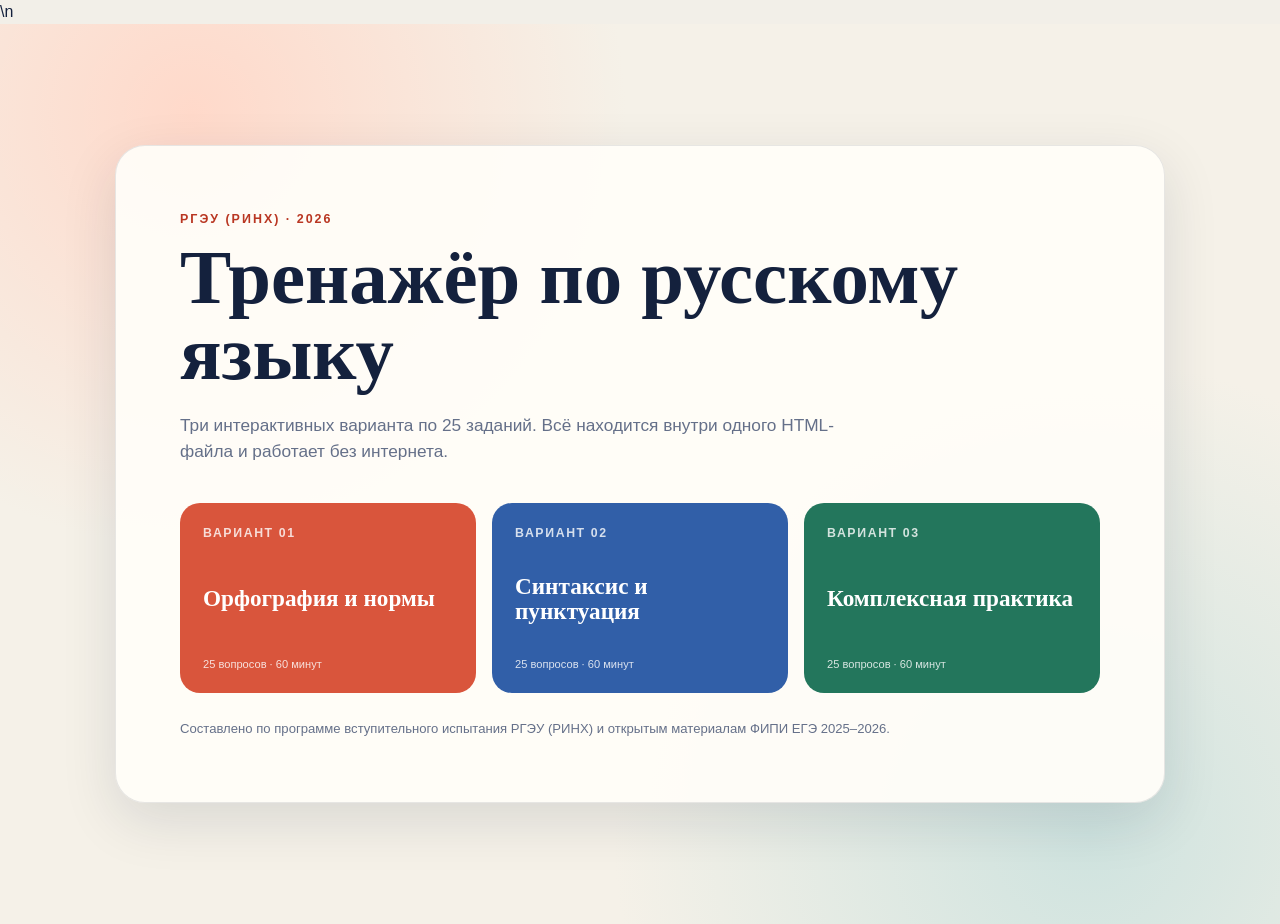
==== index.html @ 6c48841f "Add interactive Russian language test" ====
<!doctype html>
<html lang="ru">
<head>
<meta charset="utf-8">
<meta name="viewport" content="width=device-width,initial-scale=1,viewport-fit=cover">\n<meta name="theme-color" content="#14213d">
<title>Тренажёр по русскому языку</title>
<style>
:root{--ink:#14213d;--muted:#657089;--paper:#fffdf8;--line:#dfe4ea;--accent:#e85d3f;--accent-dark:#b93622;--good:#16835b;--good-bg:#eaf8f1;--bad:#c33c32;--bad-bg:#fff0ee;--blue:#315fa8;--shadow:0 18px 55px rgba(20,33,61,.12)}
*{box-sizing:border-box}html{scroll-behavior:smooth}body{margin:0;background:#f2efe8;color:var(--ink);font-family:Inter,Segoe UI,Arial,sans-serif;line-height:1.5}.home{min-height:100vh;display:grid;place-items:center;padding:28px;background:radial-gradient(circle at 15% 10%,#ffd9ca 0,transparent 32%),radial-gradient(circle at 85% 90%,#cfe3df 0,transparent 35%),#f5f1e8}.home-card{width:min(1050px,100%);background:rgba(255,253,248,.94);padding:clamp(28px,5vw,70px);border:1px solid rgba(20,33,61,.1);border-radius:30px;box-shadow:var(--shadow)}.eyebrow{margin:0 0 12px;color:var(--accent-dark);font-size:.78rem;font-weight:800;letter-spacing:.16em;text-transform:uppercase}h1{font-family:Georgia,serif;font-size:clamp(2.3rem,6vw,5rem);line-height:.98;margin:0 0 22px;max-width:800px}.lead{font-size:1.08rem;color:var(--muted);max-width:700px}.variant-grid{display:grid;grid-template-columns:repeat(3,1fr);gap:16px;margin:38px 0 26px}.variant-link{min-height:190px;padding:23px;border-radius:20px;text-decoration:none;color:white;display:flex;flex-direction:column;justify-content:space-between;transition:.2s transform,.2s box-shadow}.variant-link:hover{transform:translateY(-4px);box-shadow:0 14px 32px rgba(20,33,61,.18)}.variant-link span{font-size:.77rem;font-weight:800;letter-spacing:.13em;text-transform:uppercase;opacity:.8}.variant-link strong{font-family:Georgia,serif;font-size:1.45rem;line-height:1.08}.variant-link small{opacity:.82}.coral{background:#d9553c}.blue{background:#315fa8}.green{background:#23765c}.source-note{color:var(--muted);font-size:.82rem;margin-bottom:0}
.test-page{background:linear-gradient(90deg,#f4f0e8 0,#f4f0e8 68%,#ebe7df 68%);min-height:100vh}.topbar{background:var(--ink);color:white;padding:14px 24px}.topbar-inner{max-width:1120px;margin:auto;display:flex;justify-content:space-between;align-items:center;gap:18px}.back{color:white;text-decoration:none;font-weight:700}.timer{font-variant-numeric:tabular-nums;font-weight:800;letter-spacing:.05em}.layout{max-width:1120px;margin:0 auto;display:grid;grid-template-columns:minmax(0,760px) 300px;gap:42px;padding:46px 22px 80px}.intro{margin-bottom:30px}.intro h1{font-size:clamp(2.2rem,5vw,4.3rem);margin-bottom:14px}.intro p{color:var(--muted);max-width:650px}.question{background:var(--paper);border:1px solid rgba(20,33,61,.11);border-radius:20px;padding:25px;margin:0 0 18px;box-shadow:0 6px 22px rgba(20,33,61,.05);scroll-margin-top:18px}.question.answered{border-color:#c8d2d0}.q-head{display:flex;justify-content:space-between;gap:15px;align-items:center;margin-bottom:13px}.q-number{font-weight:900;font-size:1.05rem}.topic{font-size:.72rem;font-weight:800;letter-spacing:.08em;text-transform:uppercase;color:var(--blue);background:#eaf0fb;border-radius:999px;padding:6px 10px}.prompt{font-family:Georgia,serif;font-size:1.13rem;font-weight:700;white-space:pre-line;margin:0 0 17px}.options{display:grid;gap:9px}.option{position:relative;display:flex;align-items:flex-start;gap:12px;border:1px solid var(--line);border-radius:13px;padding:12px 14px;cursor:pointer;background:white;transition:.15s}.option:hover{border-color:#9ba8b7;background:#fafbfc}.option input{margin-top:4px;accent-color:var(--accent)}.option.correct{border-color:var(--good);background:var(--good-bg);color:#0e6847}.option.wrong{border-color:var(--bad);background:var(--bad-bg);color:#9f2b24}.option.locked{cursor:default}.feedback{display:none;margin:14px 0 0;padding:11px 13px;border-radius:11px;font-size:.92rem}.feedback.show{display:block}.feedback.good{background:var(--good-bg);color:#0e6847}.feedback.bad{background:var(--bad-bg);color:#922d26}.score-card{position:sticky;top:24px;background:var(--ink);color:white;border-radius:22px;padding:23px;box-shadow:var(--shadow)}.score-label{font-size:.74rem;letter-spacing:.13em;text-transform:uppercase;opacity:.68}.score-big{font-family:Georgia,serif;font-size:3rem;line-height:1;margin:12px 0}.score-big span{color:#ffb09c}.progress-track{height:7px;background:rgba(255,255,255,.16);border-radius:10px;overflow:hidden;margin:18px 0 10px}.progress-bar{height:100%;width:0;background:#ff9175;transition:.25s}.score-meta{font-size:.88rem;opacity:.78}.result{display:none;margin-top:18px;padding-top:18px;border-top:1px solid rgba(255,255,255,.2)}.result.show{display:block}.result strong{display:block;font-family:Georgia,serif;font-size:1.35rem;margin-bottom:4px}.reset{width:100%;border:0;border-radius:12px;padding:12px;margin-top:18px;background:white;color:var(--ink);font-weight:800;cursor:pointer}.reset:hover{background:#f0ede6}.legend{margin-top:18px;font-size:.8rem;opacity:.72}.legend div{margin-top:6px}.dot{display:inline-block;width:8px;height:8px;border-radius:50%;margin-right:7px}.dot.good{background:#59d6a5}.dot.bad{background:#ff786e}.footer-note{color:var(--muted);font-size:.82rem;margin:26px 0 0}.noscript{max-width:800px;margin:30px auto;padding:20px;background:#fff0ee;color:#922d26;border-radius:12px}
@media(max-width:850px){.variant-grid{grid-template-columns:1fr}.variant-link{min-height:145px}.test-page{background:#f4f0e8}.layout{grid-template-columns:1fr;padding-top:25px}.sidebar{position:fixed;z-index:10;right:12px;bottom:12px}.score-card{position:static;width:190px;padding:14px;border-radius:16px}.score-label,.progress-track,.score-meta,.result,.reset,.legend{display:none!important}.score-big{font-size:1.5rem;margin:4px 0}.topbar{padding:12px 15px}.question{padding:19px}.topic{font-size:.65rem}.prompt{font-size:1.04rem}}


button{-webkit-tap-highlight-color:transparent;touch-action:manipulation}.hidden{display:none!important}.variant-link{border:0;text-align:left;cursor:pointer;width:100%}#test-view{min-height:100vh}.home{padding:28px}.link-button{border:0;background:transparent;padding:0;cursor:pointer;font:inherit}
</style>
</head>
<body>
<section id="home-view" class="home">
<main class="home-card">
<p class="eyebrow">РГЭУ (РИНХ) · 2026</p>
<h1>Тренажёр по русскому языку</h1>
<p class="lead">Три интерактивных варианта по 25 заданий. Всё находится внутри одного HTML-файла и работает без интернета.</p>
<div class="variant-grid">
<button class="variant-link coral" data-start="0"><span>Вариант 01</span><strong>Орфография и нормы</strong><small>25 вопросов · 60 минут</small></button>
<button class="variant-link blue" data-start="1"><span>Вариант 02</span><strong>Синтаксис и пунктуация</strong><small>25 вопросов · 60 минут</small></button>
<button class="variant-link green" data-start="2"><span>Вариант 03</span><strong>Комплексная практика</strong><small>25 вопросов · 60 минут</small></button>
</div>
<p class="source-note">Составлено по программе вступительного испытания РГЭУ (РИНХ) и открытым материалам ФИПИ ЕГЭ 2025–2026.</p>
</main>
</section>
<section id="test-view" class="test-page hidden">
<header class="topbar"><div class="topbar-inner"><button class="back link-button" id="back-home">← Все варианты</button><span>Время: <span class="timer" id="timer">00:00</span></span></div></header>
<main class="layout"><section><div class="intro"><p class="eyebrow">Интерактивный тест</p><h1 id="variant-title"></h1><p id="variant-subtitle"></p></div><div id="questions"></div><p class="footer-note">Учебный тренажёр. Формулировки являются авторскими и не воспроизводят реальный экзаменационный вариант.</p></section>
<aside class="sidebar"><div class="score-card"><div class="score-label">Текущий результат</div><div class="score-big"><span id="correct">0</span> / <span id="total">25</span></div><div class="progress-track"><div class="progress-bar" id="progress"></div></div><div class="score-meta">Отвечено: <b id="answered">0</b> из <b id="answered-total">25</b></div><div class="result" id="result"><strong></strong><span></span></div><button class="reset" id="reset">Начать заново</button><div class="legend"><div><i class="dot good"></i>правильный ответ</div><div><i class="dot bad"></i>ваш неверный ответ</div></div></div></aside></main>
</section>
<noscript><p class="noscript">Для работы теста необходимо включить JavaScript.</p></noscript>
<script>
window.ALL_TESTS=[];
window.ALL_TESTS.push({
 title:'Вариант 01',
 subtitle:'Орфография, языковые нормы и базовая пунктуация. 25 заданий в формате выбора одного ответа.',
 questions:[
  {topic:'Орфография',prompt:'В каком слове пропущена проверяемая безударная гласная корня?',options:['з..рница','уд..вляться','пл..вец','выск..чить'],answer:1,note:'Удивляться — проверочное слово «диво». В остальных случаях действуют правила чередования или исключения.'},
  {topic:'Приставки',prompt:'В каком слове пишется приставка ПРЕ-?',options:['пр..клеить','пр..ехать','пр..одолеть','пр..школьный'],answer:2,note:'Преодолеть пишется с ПРЕ-. В остальных словах — ПРИ-.'},
  {topic:'Суффиксы',prompt:'Укажите слово, написанное правильно.',options:['доверчевый','застенчивый','эмаливый','усидчевый'],answer:1,note:'В слове «застенчивый» пишется суффикс -чив-. Суффиксов -чев- и -ив- в приведённых формах нет.'},
  {topic:'Н и НН',prompt:'В каком слове пишется НН?',options:['ветре..ый день','кожа..ый ремень','стекля..ая ваза','ю..ый спортсмен'],answer:2,note:'Стеклянный — слово-исключение с НН: стеклянный, оловянный, деревянный.'},
  {topic:'НЕ и НИ',prompt:'В каком случае НЕ пишется со словом слитно?',options:['(не)навидеть ложь','далеко (не)лёгкий путь','(не)высокий, а низкий дом','(не)прочитанная мною книга'],answer:0,note:'«Ненавидеть» без НЕ не употребляется. В остальных примерах требуется раздельное написание.'},
  {topic:'НЕ с наречиями',prompt:'В каком предложении НЕ со словом пишется слитно?',options:['Он говорил (не)громко, а почти шёпотом.','Он ответил (не)громко, то есть тихо.','Вовсе (не)громко прозвучал сигнал.','Он говорил далеко (не)громко.'],answer:1,note:'«Негромко» можно заменить синонимом «тихо»; противопоставления и усилителей отрицания нет.'},
  {topic:'Глагол',prompt:'Укажите форму глагола, написанную правильно.',options:['они строют','они борятся','они клеют','они борются'],answer:3,note:'Бороться — глагол I спряжения: они борются.'},
  {topic:'Причастие',prompt:'В каком слове верно написан суффикс причастия?',options:['увиденный','зависемый','слышамый','клеющийся (от «клеить»)'],answer:0,note:'От глагола «увидеть» образуется причастие «увиденный». Правильно: зависимый, слышимый, клеящийся.'},
  {topic:'Орфоэпия',prompt:'В каком слове ударение указано верно?',options:['звОнит','красивЕйший','облЕгчить','каталОг'],answer:3,note:'Правильно: каталОг. Также: звонИт, красИвейший, облегчИть.'},
  {topic:'Паронимы',prompt:'В каком предложении пароним употреблён правильно?',options:['Предоставьте слово докладчику.','Мама одела пальто.','Это был очень эффектный способ лечения.','Нужно оплатить за проезд.'],answer:0,note:'Слово докладчику предоставляют. Пальто надевают; способ бывает эффективным; проезд оплачивают.'},
  {topic:'Морфология',prompt:'Укажите грамматически правильную форму.',options:['более лучше','пять килограммов','двое девушек','ихний проект'],answer:1,note:'Нормативная форма — «пять килограммов». Остальные варианты нарушают морфологические нормы.'},
  {topic:'Управление',prompt:'В каком сочетании падежная форма употреблена правильно?',options:['по приезду в город','согласно приказа','вопреки прогнозу','благодаря поддержки'],answer:2,note:'Предлог «вопреки» требует дательного падежа: вопреки прогнозу. Правильно также: по приезде, согласно приказу, благодаря поддержке.'},
  {topic:'Грамматика',prompt:'Укажите грамматически правильное предложение.',options:['Подъезжая к станции, у меня слетела шляпа.','Прочитав роман, мне стало грустно.','Благодаря поддержке друзей мы завершили проект.','По окончанию школы он поступил в вуз.'],answer:2,note:'Деепричастие должно относиться к действующему подлежащему. Нормативно: по окончании школы.'},
  {topic:'Пунктуация',prompt:'В каком предложении знаки препинания расставлены верно?',options:['И смех и горе сопровождали героя.','И смех, и горе сопровождали героя.','И смех и, горе сопровождали героя.','И, смех, и горе сопровождали героя.'],answer:1,note:'При повторяющемся союзе И между однородными членами ставится запятая.'},
  {topic:'Вводные слова',prompt:'Где знаки препинания расставлены правильно?',options:['По словам синоптика завтра потеплеет.','По словам, синоптика завтра потеплеет.','По словам синоптика, завтра потеплеет.','По, словам синоптика, завтра потеплеет.'],answer:2,note:'Оборот «по словам синоптика» имеет значение источника сообщения и обособляется.'},
  {topic:'Обособление',prompt:'Укажите правильный вариант пунктуации.',options:['Книга прочитанная вчера лежала на столе.','Книга, прочитанная вчера лежала на столе.','Книга прочитанная вчера, лежала на столе.','Книга, прочитанная вчера, лежала на столе.'],answer:3,note:'Распространённое согласованное определение после определяемого слова обособляется с двух сторон.'},
  {topic:'Деепричастие',prompt:'Укажите предложение с правильной пунктуацией.',options:['Улыбаясь ребёнок вошёл в комнату.','Улыбаясь, ребёнок вошёл в комнату.','Улыбаясь ребёнок, вошёл в комнату.','Улыбаясь, ребёнок, вошёл в комнату.'],answer:1,note:'Одиночное деепричастие «улыбаясь» обозначает добавочное действие и обособляется.'},
  {topic:'Сложное предложение',prompt:'Где правильно поставлена запятая?',options:['Я понял что поезд уже ушёл.','Я понял, что поезд уже ушёл.','Я, понял что поезд уже ушёл.','Я понял что, поезд уже ушёл.'],answer:1,note:'Запятая отделяет придаточную часть с союзом «что» от главной.'},
  {topic:'Тире',prompt:'В каком предложении требуется тире между подлежащим и сказуемым?',options:['Москва является столицей России.','Москва — столица России.','Москва была столицей.','Москва очень красива.'],answer:1,note:'Оба главных члена выражены существительными в именительном падеже, связка отсутствует.'},
  {topic:'Бессоюзная связь',prompt:'В каком предложении двоеточие объясняет причину?',options:['Я остановился: впереди дорогу преградила вода.','Солнце село — стало холодно.','Ещё шаг — и мы у цели.','Я спешил, но опоздал.'],answer:0,note:'Вторая часть называет причину остановки; можно подставить союз «потому что».'},
  {topic:'Чужая речь',prompt:'Укажите предложение с правильно оформленной косвенной речью.',options:['Учитель сказал, что «урок окончен».','Учитель сказал, что урок окончен.','Учитель сказал: что урок окончен.','Учитель сказал что, урок окончен.'],answer:1,note:'Косвенная речь оформляется как придаточная часть без кавычек.'},
  {topic:'Синтаксис',prompt:'Какое предложение является односоставным безличным?',options:['Смеркается.','Дети играют.','Наступил вечер.','Тишина окружала нас.'],answer:0,note:'В предложении «Смеркается» нет и не может быть действующего подлежащего.'},
  {topic:'Текст',prompt:'Каким средством связаны предложения? «На опушке рос дуб. Дуб был виден издалека».',options:['синонимом','лексическим повтором','антонимом','вводным словом'],answer:1,note:'Слово «дуб» повторяется во втором предложении — это лексический повтор.'},
  {topic:'Выразительность',prompt:'Какое средство выразительности использовано в сочетании «лес шептал»?',options:['метафора-олицетворение','гипербола','литота','градация'],answer:0,note:'Неживому объекту приписано действие живого существа — это олицетворение.'},
  {topic:'Фонетика',prompt:'В каком варианте верно указано количество букв и звуков в слове «юла»?',options:['3 буквы, 3 звука','3 буквы, 4 звука','4 буквы, 3 звука','4 буквы, 4 звука'],answer:1,note:'В начале слова Ю обозначает два звука [й’у]: [й’ула] — 3 буквы, 4 звука.'}
 ]
});
window.ALL_TESTS.push({
 title:'Вариант 02',
 subtitle:'Синтаксис, пунктуация, лексика и орфография. 25 заданий с мгновенной проверкой.',
 questions:[
  {topic:'Подлежащее и сказуемое',prompt:'В каком предложении согласование главных членов соответствует норме?',options:['Группа туристов подошли к музею.','Группа туристов подошла к музею.','Большая часть работ были проверены вчера.','Стая птиц пролетели над лесом.'],answer:1,note:'При подлежащем со словами «группа», «стая», «часть» сказуемое обычно согласуется с главным словом в единственном числе.'},
  {topic:'Приложение',prompt:'Укажите правильное написание.',options:['озеро-Байкал','Москва река','Москва-река','река-Волга'],answer:2,note:'В сочетании «Москва-река» одиночное приложение стоит после имени собственного и присоединяется дефисом.'},
  {topic:'Однородные члены',prompt:'Где знаки препинания расставлены верно?',options:['Он любил и музыку, и театр, и живопись.','Он любил, и музыку и театр, и живопись.','Он любил и музыку и театр и живопись.','Он любил, и музыку, и театр, и живопись.'],answer:0,note:'При повторяющемся союзе И однородные члены разделяются запятыми; перед первым союзом запятая не ставится.'},
  {topic:'Обобщающее слово',prompt:'Выберите правильное оформление предложения.',options:['Всё напоминало о лете тёплый ветер, запах травы, яркое солнце.','Всё напоминало о лете: тёплый ветер, запах травы, яркое солнце.','Всё: напоминало о лете — тёплый ветер, запах травы, яркое солнце.','Всё напоминало: о лете тёплый ветер, запах травы, яркое солнце.'],answer:1,note:'После обобщающего слова перед перечислением ставится двоеточие.'},
  {topic:'Обращение',prompt:'В каком предложении обращение оформлено правильно?',options:['Друзья давайте начнём работу.','Друзья, давайте начнём работу.','Друзья давайте, начнём работу.','Друзья, давайте, начнём работу.'],answer:1,note:'Обращение «друзья» отделяется запятой; между сказуемым и инфинитивом запятая не нужна.'},
  {topic:'Вводные слова',prompt:'Укажите предложение, в котором слово «однако» является вводным и обособляется.',options:['Однако дождь не начинался.','Дождь однако не начинался.','Дождь, однако, не начинался.','Он хотел уйти, однако остался.'],answer:2,note:'В середине простого предложения «однако» имеет значение вводного слова. В начале предложения и как противительный союз оно не обособляется с двух сторон.'},
  {topic:'Уточнение',prompt:'Где правильно обособлён уточняющий член предложения?',options:['Завтра вечером мы встретимся.','Завтра, вечером, мы встретимся.','Там у реки стоял дом.','Там, у реки, стоял дом.'],answer:3,note:'Обстоятельство «у реки» конкретизирует более общее слово «там» и обособляется.'},
  {topic:'Определение',prompt:'В каком предложении причастный оборот оформлен правильно?',options:['Уставший после дороги путник остановился.','Путник уставший после дороги остановился.','Путник, уставший после дороги, остановился.','Путник, уставший после дороги остановился.'],answer:2,note:'Распространённое определение после определяемого слова обособляется с двух сторон.'},
  {topic:'Сравнительный оборот',prompt:'Где запятая поставлена верно?',options:['Пруд как зеркало блестел на солнце.','Пруд, как зеркало, блестел на солнце.','Он работает как учитель.','Его приняли, как специалиста.'],answer:1,note:'Оборот имеет значение уподобления и обособляется. В сочетаниях «работает как учитель», «приняли как специалиста» значение роли — без запятой.'},
  {topic:'СПП',prompt:'Укажите правильную пунктуацию.',options:['Когда стемнело мы зажгли фонари.','Когда стемнело, мы зажгли фонари.','Когда, стемнело мы зажгли фонари.','Когда стемнело мы, зажгли фонари.'],answer:1,note:'Придаточная часть времени, стоящая перед главной, отделяется запятой.'},
  {topic:'Стык союзов',prompt:'В каком варианте верно расставлены знаки?',options:['Я понял, что, если поспешу, успею на поезд.','Я понял что если поспешу, успею на поезд.','Я понял, что если поспешу, успею на поезд.','Я понял, что если поспешу успею на поезд.'],answer:0,note:'На стыке союзов ЧТО и ЕСЛИ ставится запятая, потому что у придаточного с ЕСЛИ нет второй части союза «то».'},
  {topic:'ССП',prompt:'В каком предложении перед И нужна запятая?',options:['Утром похолодало и пошёл снег.','На площади играл оркестр и дети танцевали.','В комнате было тихо и тепло.','Кто вы и зачем пришли?'],answer:1,note:'В варианте 2 две грамматические основы и нет общего члена предложения: оркестр играл, дети танцевали.'},
  {topic:'БСП',prompt:'Какой знак нужен? «Я выглянул в окно (…) улица была пуста».',options:['запятая','двоеточие','точка с запятой','никакой'],answer:1,note:'Вторая часть поясняет то, что увидел говорящий; можно подставить «и увидел, что».'},
  {topic:'БСП',prompt:'Какой знак нужен? «Прозвенел звонок (…) ученики вошли в класс».',options:['двоеточие','тире','запятая и тире','скобки'],answer:1,note:'Вторая часть выражает быстрое следствие или смену событий, поэтому уместно тире.'},
  {topic:'Прямая речь',prompt:'Укажите правильное оформление прямой речи перед словами автора.',options:['«Я вернусь вечером» сказал брат.','«Я вернусь вечером», — сказал брат.','«Я вернусь вечером». — сказал брат.','«Я вернусь вечером» — сказал, брат.'],answer:1,note:'После прямой речи перед словами автора ставятся запятая (внутри кавычек) и тире.'},
  {topic:'Орфография',prompt:'В каком ряду во всех словах пишется буква А?',options:['к..саться, заг..реть, р..сток','предл..гать, к..сательная, выр..щенный','оз..рение, пл..вчиха, ск..чок','р..внина, ур..внение, пром..кнуть'],answer:1,note:'Предлагать, касательная, выращенный. В остальных рядах встречаются другие гласные или исключения.'},
  {topic:'Ъ и Ь',prompt:'В каком слове пишется разделительный Ъ?',options:['интерв..ю','солов..и','об..ём','п..еса'],answer:2,note:'После приставки на согласную перед Ё пишется Ъ: объём. В остальных словах — разделительный Ь.'},
  {topic:'Слитно/раздельно',prompt:'В каком предложении выделенное сочетание пишется слитно?',options:['Он шёл, (НЕ)СМОТРЯ по сторонам.','Я имел (В)ВИДУ другое.','Он появился (В)СВЯЗИ с переменами.','Поговорим (НА)СЧЁТ поездки.'],answer:3,note:'Производный предлог «насчёт» в значении «о» пишется слитно. В остальных примерах сочетания пишутся раздельно.'},
  {topic:'Лексика',prompt:'В каком предложении нет речевой избыточности?',options:['Он впервые дебютировал на сцене.','Мы поднялись вверх по лестнице.','Писатель написал свою автобиографию.','Экспедиция достигла цели вечером.'],answer:3,note:'В первых трёх предложениях есть плеоназмы: дебют всегда первый, подняться можно только вверх, автобиография — собственное жизнеописание.'},
  {topic:'Фразеология',prompt:'Каково значение фразеологизма «держать язык за зубами»?',options:['говорить громко','молчать, не выдавать тайну','выступать убедительно','исправлять произношение'],answer:1,note:'Фразеологизм означает молчать и не разглашать известное.'},
  {topic:'Паронимы',prompt:'Выберите предложение с правильным употреблением слова.',options:['На окне висели ледовые узоры.','Это был памятный подарок.','Он проявил командировочные качества.','Нам выдали абонентскую карту в театр.'],answer:1,note:'Подарок может быть памятным. Правильно: ледяные узоры, командирские качества, абонемент в театр.'},
  {topic:'Морфология',prompt:'Укажите нормативную форму числительного.',options:['около пятиста страниц','с обоими подругами','к двумстам участникам','в полуторастах километров'],answer:2,note:'Нормативно: к двумстам участникам. Правильно было бы: около пятисот, с обеими подругами, в полутораста километрах.'},
  {topic:'Орфоэпия',prompt:'В каком слове ударение поставлено верно?',options:['тОртов','дОговор','начАла (она)','срЕдства'],answer:3,note:'Правильно: срЕдства. Нормы: тортОв, договОр, началА.'},
  {topic:'Текст',prompt:'Какое слово логично вставить? «Исследование завершено. …, результаты ещё предстоит проверить».',options:['Поэтому','Однако','Например','Именно'],answer:1,note:'Вторая мысль противопоставлена первой, поэтому подходит противительный союз «однако».'},
  {topic:'Выразительность',prompt:'Какое средство использовано: «Не напрасно дули ветры, не напрасно шла гроза»?',options:['анафора','оксюморон','литота','метонимия'],answer:0,note:'Одинаковое начало соседних конструкций («не напрасно») — анафора.'}
 ]
});
window.ALL_TESTS.push({
 title:'Вариант 03',
 subtitle:'Комплексная практика по всем разделам программы: от фонетики до анализа текста.',
 questions:[
  {topic:'Фонетика',prompt:'Сколько букв и звуков в слове «огонь»?',options:['5 букв, 5 звуков','5 букв, 4 звука','4 буквы, 5 звуков','4 буквы, 4 звука'],answer:1,note:'Мягкий знак звука не обозначает: 5 букв и 4 звука.'},
  {topic:'Орфоэпия',prompt:'В каком слове ударение указано верно?',options:['прИняла','принялА','бАловать','квАртал'],answer:1,note:'Нормативно: принялА. Также: баловАть, квартАл.'},
  {topic:'Синонимы',prompt:'Какая пара слов является синонимической?',options:['смелый — храбрый','высокий — низкий','адресат — адресант','эффектный — эффективный'],answer:0,note:'Слова «смелый» и «храбрый» близки по значению. Остальные пары — антонимы или паронимы.'},
  {topic:'Фразеология',prompt:'Что означает выражение «рукой подать»?',options:['очень трудно','очень близко','очень дорого','действовать сообща'],answer:1,note:'«Рукой подать» означает «совсем близко».'},
  {topic:'Морфемика',prompt:'Каков морфемный состав слова «подводный»?',options:['корень подвод, суффикс н, окончание ый','приставка под, корень вод, суффикс н, окончание ый','приставка по, корень дв, суффикс одн, окончание ый','корень водн, окончание ый'],answer:1,note:'Под- — приставка, -вод- — корень, -н- — суффикс, -ый — окончание.'},
  {topic:'Словообразование',prompt:'Каким способом образовано слово «лесник» от слова «лес»?',options:['приставочным','суффиксальным','бессуффиксным','сложением основ'],answer:1,note:'Слово образовано присоединением суффикса -ник- к основе «лес».'},
  {topic:'Части речи',prompt:'Какой частью речи является выделенное сочетание: «НЕСМОТРЯ НА дождь, матч продолжили»?',options:['деепричастием','производным предлогом','наречием','частицей'],answer:1,note:'«Несмотря на» имеет уступительное значение и является производным предлогом.'},
  {topic:'-ТСЯ / -ТЬСЯ',prompt:'В каком варианте слово написано правильно?',options:['он стараеться','нужно готовится','он старается','пусть учиться'],answer:2,note:'Что делает? — старается, без мягкого знака. Правильно: нужно готовиться, пусть учится.'},
  {topic:'Чередование',prompt:'Какая буква пропущена в слове «соб..ру»?',options:['и','е','я','буква не нужна'],answer:1,note:'В корне -бер-/-бир- пишется И при наличии суффикса -а-: собирать, но соберу.'},
  {topic:'З/С в приставках',prompt:'Укажите слово, написанное правильно.',options:['безкрайний','бескрайний','росписание','исбежать'],answer:1,note:'Перед глухим К в приставке пишется С: бескрайний. Правильно также писать «расписание» и «избежать».'},
  {topic:'Ы/И после приставок',prompt:'В каком слове после русской приставки пишется Ы?',options:['без..дейный','сверх..нтересный','меж..нститутский','вз..мать'],answer:0,note:'После русской приставки на согласную начальное И корня обычно заменяется на Ы: безыдейный. Сверх-, меж- сохраняют И; «взимать» — исключение.'},
  {topic:'-ИК- / -ЕК-',prompt:'В каком слове пишется суффикс -ИК-?',options:['замоч..к','ключ..к','мешоч..к','ореш..к'],answer:1,note:'Ключик — ключика: гласная И сохраняется. В остальных словах при склонении Е выпадает: замочек — замочка.'},
  {topic:'Н и НН',prompt:'В каком слове пишется одна Н?',options:['глиня..ый','деревя..ый','оловя..ый','стекля..ый'],answer:0,note:'Глиняный пишется с одной Н. Деревянный, оловянный, стеклянный — исключения с НН.'},
  {topic:'Местоимения',prompt:'Укажите правильное написание.',options:['не у кого не спросил','ни у кого не спросил','некого не спросил','ниукого не спросил'],answer:1,note:'При усилении отрицания употребляется НИ: ни у кого не спросил. Предлог разделяет части местоимения.'},
  {topic:'Предлоги',prompt:'В каком варианте производный предлог написан неправильно?',options:['вследствие дождя','в течение недели','насчёт встречи','в течении недели'],answer:3,note:'В значении времени пишется «в течение недели» с Е на конце и раздельно.'},
  {topic:'Причастный оборот',prompt:'Где знаки препинания расставлены правильно?',options:['Освещённая луной тропа блестела.','Тропа освещённая луной блестела.','Тропа, освещённая луной, блестела.','Тропа, освещённая луной блестела.'],answer:2,note:'Причастный оборот после определяемого слова «тропа» обособляется с двух сторон.'},
  {topic:'Однородные члены',prompt:'В каком предложении запятая перед И не нужна?',options:['Солнце скрылось, и стало прохладно.','Он открыл окно и впустил свежий воздух.','Дождь кончился, и дети вышли во двор.','Наступил вечер, и зажглись фонари.'],answer:1,note:'Два однородных сказуемых относятся к одному подлежащему «он» и соединены одиночным союзом И.'},
  {topic:'Сложная связь',prompt:'Какие виды связи представлены? «Когда рассвело, туман рассеялся, и показались горы».',options:['только подчинительная','только сочинительная','подчинительная и сочинительная','бессоюзная и подчинительная'],answer:2,note:'«Когда рассвело» связано подчинением, а части «туман рассеялся» и «показались горы» — сочинительным союзом И.'},
  {topic:'Двоеточие',prompt:'Выберите предложение с правильным двоеточием.',options:['Я взял всё необходимое: карту, компас и фонарь.','Я: взял всё необходимое карту, компас и фонарь.','Я взял: всё необходимое, карту, компас и фонарь.','Я взял всё: необходимое карту, компас и фонарь.'],answer:0,note:'После обобщающего сочетания «всё необходимое» перед перечислением ставится двоеточие.'},
  {topic:'Грамматическая ошибка',prompt:'В каком предложении допущена ошибка в построении причастного оборота?',options:['Мы увидели дом, стоящий у реки.','Письмо, полученное вчера, лежало на столе.','Приведённые факты в статье убедительны.','Книга, подаренная другом, мне понравилась.'],answer:2,note:'Причастный оборот не должен разрывать сочетание определяемого слова с зависимыми словами: верно «факты, приведённые в статье».'},
  {topic:'Стили речи',prompt:'Для какого стиля характерны точность, логичность, термины и доказательность?',options:['разговорного','научного','художественного','официально-делового'],answer:1,note:'Перечисленные признаки характерны для научного стиля.'},
  {topic:'Тип речи',prompt:'Какой тип речи обычно передаёт последовательность развивающихся событий?',options:['описание','рассуждение','повествование','характеристика'],answer:2,note:'Повествование строится как последовательность действий и событий.'},
  {topic:'Связность текста',prompt:'Каким средством связаны предложения? «Мы вошли в старый парк. Он встретил нас тишиной».',options:['личным местоимением','антонимом','союзом','однокоренным словом'],answer:0,note:'Местоимение «он» заменяет существительное «парк» и связывает предложения.'},
  {topic:'Выразительность',prompt:'Какое средство использовано: «Снег лежал, словно белое покрывало»?',options:['сравнение','метонимия','градация','риторический вопрос'],answer:0,note:'Союз «словно» вводит сравнение снега с белым покрывалом.'},
  {topic:'Культура речи',prompt:'Укажите нормативное словосочетание.',options:['согласно расписания','благодаря помощи','оплатить за билет','одеть куртку'],answer:1,note:'Предлог «благодаря» требует дательного падежа: благодаря помощи. Правильно также: согласно расписанию, оплатить билет, надеть куртку.'}
 ]
});
(() => {
  const home = document.getElementById('home-view');
  const testView = document.getElementById('test-view');
  const root = document.getElementById('questions');
  let current = 0, started = 0, timerId = 0;
  const state = {answered:0,correct:0,locked:new Set()};

  document.querySelectorAll('[data-start]').forEach(button => button.addEventListener('click', () => start(Number(button.dataset.start))));
  document.getElementById('back-home').addEventListener('click', showHome);
  document.getElementById('reset').addEventListener('click', () => start(current));

  function showHome(){
    clearInterval(timerId);
    testView.classList.add('hidden');
    home.classList.remove('hidden');
    window.scrollTo(0,0);
    document.title='Тренажёр по русскому языку';
  }
  function start(index){
    current=index;
    const test=window.ALL_TESTS[index];
    state.answered=0; state.correct=0; state.locked=new Set();
    root.innerHTML='';
    document.getElementById('variant-title').textContent=test.title;
    document.getElementById('variant-subtitle').textContent=test.subtitle;
    document.getElementById('total').textContent=test.questions.length;
    document.getElementById('answered-total').textContent=test.questions.length;
    document.getElementById('correct').textContent='0';
    document.getElementById('answered').textContent='0';
    document.getElementById('progress').style.width='0';
    document.getElementById('result').classList.remove('show');
    test.questions.forEach((q,index)=>renderQuestion(q,index,test));
    home.classList.add('hidden'); testView.classList.remove('hidden');
    document.title=test.title+' — русский язык';
    window.scrollTo(0,0);
    clearInterval(timerId); started=Date.now(); updateTimer();
    timerId=setInterval(updateTimer,1000);
  }
  function renderQuestion(q,index,test){
    const card=document.createElement('article');
    card.className='question'; card.id='q-'+(index+1);
    card.innerHTML='<div class="q-head"><span class="q-number">'+String(index+1).padStart(2,'0')+'</span><span class="topic">'+q.topic+'</span></div><p class="prompt"></p><div class="options"></div><div class="feedback" aria-live="polite"></div>';
    card.querySelector('.prompt').textContent=q.prompt;
    const options=card.querySelector('.options');
    q.options.forEach((option,optionIndex)=>{
      const label=document.createElement('label'); label.className='option';
      label.innerHTML='<input type="radio" name="q'+index+'" value="'+optionIndex+'"><span></span>';
      label.querySelector('span').textContent=option;
      label.querySelector('input').addEventListener('change',()=>answer(index,optionIndex,card,test));
      options.appendChild(label);
    });
    root.appendChild(card);
  }
  function answer(questionIndex,selected,card,test){
    if(state.locked.has(questionIndex))return;
    state.locked.add(questionIndex); state.answered++;
    const q=test.questions[questionIndex], labels=[...card.querySelectorAll('.option')];
    labels.forEach((label,i)=>{
      label.classList.add('locked'); label.querySelector('input').disabled=true;
      if(i===q.answer)label.classList.add('correct');
      if(i===selected&&i!==q.answer)label.classList.add('wrong');
    });
    const ok=selected===q.answer; if(ok)state.correct++;
    const feedback=card.querySelector('.feedback');
    feedback.className='feedback show '+(ok?'good':'bad');
    feedback.textContent=(ok?'Верно. ':'Неверно. ')+q.note;
    card.classList.add('answered'); updateScore(test.questions.length);
  }
  function updateScore(total){
    document.getElementById('correct').textContent=state.correct;
    document.getElementById('answered').textContent=state.answered;
    document.getElementById('progress').style.width=(state.answered/total*100)+'%';
    if(state.answered===total){
      const percent=Math.round(state.correct/total*100), result=document.getElementById('result');
      result.classList.add('show');
      result.querySelector('strong').textContent=percent>=80?'Отличная работа':percent>=60?'Хороший результат':'Нужна ещё практика';
      result.querySelector('span').textContent=percent+'% правильных ответов';
    }
  }
  function updateTimer(){
    const seconds=Math.floor((Date.now()-started)/1000);
    document.getElementById('timer').textContent=String(Math.floor(seconds/60)).padStart(2,'0')+':'+String(seconds%60).padStart(2,'0');
  }
})();
</script>
</body>
</html>
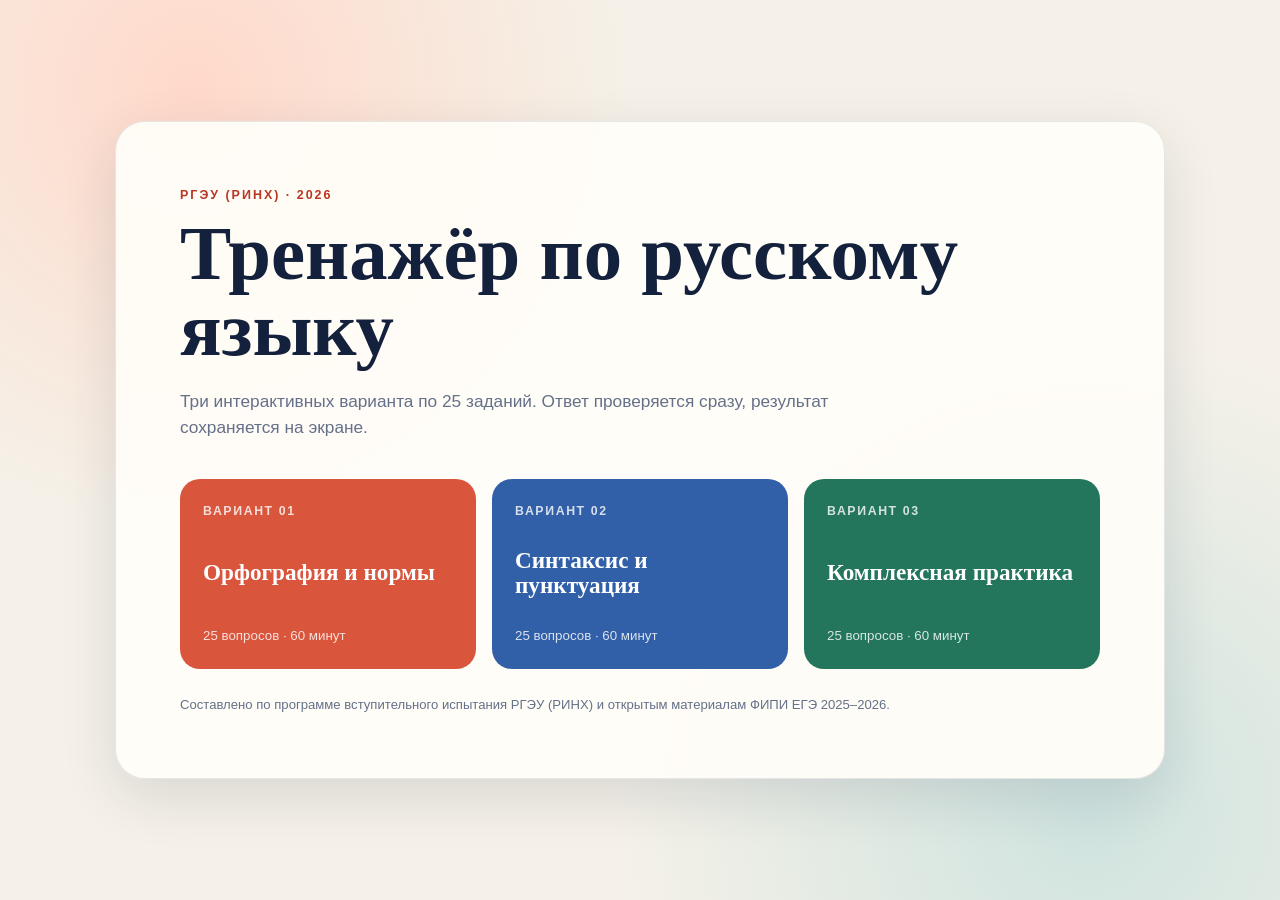
==== commit 69656a8b: "Add complete ruax project" ====
--- a/index.html
+++ b/index.html
@@ -1,220 +1,22 @@
 <!doctype html>
 <html lang="ru">
 <head>
-<meta charset="utf-8">
-<meta name="viewport" content="width=device-width,initial-scale=1,viewport-fit=cover">\n<meta name="theme-color" content="#14213d">
-<title>Тренажёр по русскому языку</title>
-<style>
-:root{--ink:#14213d;--muted:#657089;--paper:#fffdf8;--line:#dfe4ea;--accent:#e85d3f;--accent-dark:#b93622;--good:#16835b;--good-bg:#eaf8f1;--bad:#c33c32;--bad-bg:#fff0ee;--blue:#315fa8;--shadow:0 18px 55px rgba(20,33,61,.12)}
-*{box-sizing:border-box}html{scroll-behavior:smooth}body{margin:0;background:#f2efe8;color:var(--ink);font-family:Inter,Segoe UI,Arial,sans-serif;line-height:1.5}.home{min-height:100vh;display:grid;place-items:center;padding:28px;background:radial-gradient(circle at 15% 10%,#ffd9ca 0,transparent 32%),radial-gradient(circle at 85% 90%,#cfe3df 0,transparent 35%),#f5f1e8}.home-card{width:min(1050px,100%);background:rgba(255,253,248,.94);padding:clamp(28px,5vw,70px);border:1px solid rgba(20,33,61,.1);border-radius:30px;box-shadow:var(--shadow)}.eyebrow{margin:0 0 12px;color:var(--accent-dark);font-size:.78rem;font-weight:800;letter-spacing:.16em;text-transform:uppercase}h1{font-family:Georgia,serif;font-size:clamp(2.3rem,6vw,5rem);line-height:.98;margin:0 0 22px;max-width:800px}.lead{font-size:1.08rem;color:var(--muted);max-width:700px}.variant-grid{display:grid;grid-template-columns:repeat(3,1fr);gap:16px;margin:38px 0 26px}.variant-link{min-height:190px;padding:23px;border-radius:20px;text-decoration:none;color:white;display:flex;flex-direction:column;justify-content:space-between;transition:.2s transform,.2s box-shadow}.variant-link:hover{transform:translateY(-4px);box-shadow:0 14px 32px rgba(20,33,61,.18)}.variant-link span{font-size:.77rem;font-weight:800;letter-spacing:.13em;text-transform:uppercase;opacity:.8}.variant-link strong{font-family:Georgia,serif;font-size:1.45rem;line-height:1.08}.variant-link small{opacity:.82}.coral{background:#d9553c}.blue{background:#315fa8}.green{background:#23765c}.source-note{color:var(--muted);font-size:.82rem;margin-bottom:0}
-.test-page{background:linear-gradient(90deg,#f4f0e8 0,#f4f0e8 68%,#ebe7df 68%);min-height:100vh}.topbar{background:var(--ink);color:white;padding:14px 24px}.topbar-inner{max-width:1120px;margin:auto;display:flex;justify-content:space-between;align-items:center;gap:18px}.back{color:white;text-decoration:none;font-weight:700}.timer{font-variant-numeric:tabular-nums;font-weight:800;letter-spacing:.05em}.layout{max-width:1120px;margin:0 auto;display:grid;grid-template-columns:minmax(0,760px) 300px;gap:42px;padding:46px 22px 80px}.intro{margin-bottom:30px}.intro h1{font-size:clamp(2.2rem,5vw,4.3rem);margin-bottom:14px}.intro p{color:var(--muted);max-width:650px}.question{background:var(--paper);border:1px solid rgba(20,33,61,.11);border-radius:20px;padding:25px;margin:0 0 18px;box-shadow:0 6px 22px rgba(20,33,61,.05);scroll-margin-top:18px}.question.answered{border-color:#c8d2d0}.q-head{display:flex;justify-content:space-between;gap:15px;align-items:center;margin-bottom:13px}.q-number{font-weight:900;font-size:1.05rem}.topic{font-size:.72rem;font-weight:800;letter-spacing:.08em;text-transform:uppercase;color:var(--blue);background:#eaf0fb;border-radius:999px;padding:6px 10px}.prompt{font-family:Georgia,serif;font-size:1.13rem;font-weight:700;white-space:pre-line;margin:0 0 17px}.options{display:grid;gap:9px}.option{position:relative;display:flex;align-items:flex-start;gap:12px;border:1px solid var(--line);border-radius:13px;padding:12px 14px;cursor:pointer;background:white;transition:.15s}.option:hover{border-color:#9ba8b7;background:#fafbfc}.option input{margin-top:4px;accent-color:var(--accent)}.option.correct{border-color:var(--good);background:var(--good-bg);color:#0e6847}.option.wrong{border-color:var(--bad);background:var(--bad-bg);color:#9f2b24}.option.locked{cursor:default}.feedback{display:none;margin:14px 0 0;padding:11px 13px;border-radius:11px;font-size:.92rem}.feedback.show{display:block}.feedback.good{background:var(--good-bg);color:#0e6847}.feedback.bad{background:var(--bad-bg);color:#922d26}.score-card{position:sticky;top:24px;background:var(--ink);color:white;border-radius:22px;padding:23px;box-shadow:var(--shadow)}.score-label{font-size:.74rem;letter-spacing:.13em;text-transform:uppercase;opacity:.68}.score-big{font-family:Georgia,serif;font-size:3rem;line-height:1;margin:12px 0}.score-big span{color:#ffb09c}.progress-track{height:7px;background:rgba(255,255,255,.16);border-radius:10px;overflow:hidden;margin:18px 0 10px}.progress-bar{height:100%;width:0;background:#ff9175;transition:.25s}.score-meta{font-size:.88rem;opacity:.78}.result{display:none;margin-top:18px;padding-top:18px;border-top:1px solid rgba(255,255,255,.2)}.result.show{display:block}.result strong{display:block;font-family:Georgia,serif;font-size:1.35rem;margin-bottom:4px}.reset{width:100%;border:0;border-radius:12px;padding:12px;margin-top:18px;background:white;color:var(--ink);font-weight:800;cursor:pointer}.reset:hover{background:#f0ede6}.legend{margin-top:18px;font-size:.8rem;opacity:.72}.legend div{margin-top:6px}.dot{display:inline-block;width:8px;height:8px;border-radius:50%;margin-right:7px}.dot.good{background:#59d6a5}.dot.bad{background:#ff786e}.footer-note{color:var(--muted);font-size:.82rem;margin:26px 0 0}.noscript{max-width:800px;margin:30px auto;padding:20px;background:#fff0ee;color:#922d26;border-radius:12px}
-@media(max-width:850px){.variant-grid{grid-template-columns:1fr}.variant-link{min-height:145px}.test-page{background:#f4f0e8}.layout{grid-template-columns:1fr;padding-top:25px}.sidebar{position:fixed;z-index:10;right:12px;bottom:12px}.score-card{position:static;width:190px;padding:14px;border-radius:16px}.score-label,.progress-track,.score-meta,.result,.reset,.legend{display:none!important}.score-big{font-size:1.5rem;margin:4px 0}.topbar{padding:12px 15px}.question{padding:19px}.topic{font-size:.65rem}.prompt{font-size:1.04rem}}
-
-
-button{-webkit-tap-highlight-color:transparent;touch-action:manipulation}.hidden{display:none!important}.variant-link{border:0;text-align:left;cursor:pointer;width:100%}#test-view{min-height:100vh}.home{padding:28px}.link-button{border:0;background:transparent;padding:0;cursor:pointer;font:inherit}
-</style>
+  <meta charset="utf-8">
+  <meta name="viewport" content="width=device-width, initial-scale=1">
+  <title>Тренажёр по русскому языку</title>
+  <link rel="stylesheet" href="styles.css">
 </head>
-<body>
-<section id="home-view" class="home">
-<main class="home-card">
-<p class="eyebrow">РГЭУ (РИНХ) · 2026</p>
-<h1>Тренажёр по русскому языку</h1>
-<p class="lead">Три интерактивных варианта по 25 заданий. Всё находится внутри одного HTML-файла и работает без интернета.</p>
-<div class="variant-grid">
-<button class="variant-link coral" data-start="0"><span>Вариант 01</span><strong>Орфография и нормы</strong><small>25 вопросов · 60 минут</small></button>
-<button class="variant-link blue" data-start="1"><span>Вариант 02</span><strong>Синтаксис и пунктуация</strong><small>25 вопросов · 60 минут</small></button>
-<button class="variant-link green" data-start="2"><span>Вариант 03</span><strong>Комплексная практика</strong><small>25 вопросов · 60 минут</small></button>
-</div>
-<p class="source-note">Составлено по программе вступительного испытания РГЭУ (РИНХ) и открытым материалам ФИПИ ЕГЭ 2025–2026.</p>
-</main>
-</section>
-<section id="test-view" class="test-page hidden">
-<header class="topbar"><div class="topbar-inner"><button class="back link-button" id="back-home">← Все варианты</button><span>Время: <span class="timer" id="timer">00:00</span></span></div></header>
-<main class="layout"><section><div class="intro"><p class="eyebrow">Интерактивный тест</p><h1 id="variant-title"></h1><p id="variant-subtitle"></p></div><div id="questions"></div><p class="footer-note">Учебный тренажёр. Формулировки являются авторскими и не воспроизводят реальный экзаменационный вариант.</p></section>
-<aside class="sidebar"><div class="score-card"><div class="score-label">Текущий результат</div><div class="score-big"><span id="correct">0</span> / <span id="total">25</span></div><div class="progress-track"><div class="progress-bar" id="progress"></div></div><div class="score-meta">Отвечено: <b id="answered">0</b> из <b id="answered-total">25</b></div><div class="result" id="result"><strong></strong><span></span></div><button class="reset" id="reset">Начать заново</button><div class="legend"><div><i class="dot good"></i>правильный ответ</div><div><i class="dot bad"></i>ваш неверный ответ</div></div></div></aside></main>
-</section>
-<noscript><p class="noscript">Для работы теста необходимо включить JavaScript.</p></noscript>
-<script>
-window.ALL_TESTS=[];
-window.ALL_TESTS.push({
- title:'Вариант 01',
- subtitle:'Орфография, языковые нормы и базовая пунктуация. 25 заданий в формате выбора одного ответа.',
- questions:[
-  {topic:'Орфография',prompt:'В каком слове пропущена проверяемая безударная гласная корня?',options:['з..рница','уд..вляться','пл..вец','выск..чить'],answer:1,note:'Удивляться — проверочное слово «диво». В остальных случаях действуют правила чередования или исключения.'},
-  {topic:'Приставки',prompt:'В каком слове пишется приставка ПРЕ-?',options:['пр..клеить','пр..ехать','пр..одолеть','пр..школьный'],answer:2,note:'Преодолеть пишется с ПРЕ-. В остальных словах — ПРИ-.'},
-  {topic:'Суффиксы',prompt:'Укажите слово, написанное правильно.',options:['доверчевый','застенчивый','эмаливый','усидчевый'],answer:1,note:'В слове «застенчивый» пишется суффикс -чив-. Суффиксов -чев- и -ив- в приведённых формах нет.'},
-  {topic:'Н и НН',prompt:'В каком слове пишется НН?',options:['ветре..ый день','кожа..ый ремень','стекля..ая ваза','ю..ый спортсмен'],answer:2,note:'Стеклянный — слово-исключение с НН: стеклянный, оловянный, деревянный.'},
-  {topic:'НЕ и НИ',prompt:'В каком случае НЕ пишется со словом слитно?',options:['(не)навидеть ложь','далеко (не)лёгкий путь','(не)высокий, а низкий дом','(не)прочитанная мною книга'],answer:0,note:'«Ненавидеть» без НЕ не употребляется. В остальных примерах требуется раздельное написание.'},
-  {topic:'НЕ с наречиями',prompt:'В каком предложении НЕ со словом пишется слитно?',options:['Он говорил (не)громко, а почти шёпотом.','Он ответил (не)громко, то есть тихо.','Вовсе (не)громко прозвучал сигнал.','Он говорил далеко (не)громко.'],answer:1,note:'«Негромко» можно заменить синонимом «тихо»; противопоставления и усилителей отрицания нет.'},
-  {topic:'Глагол',prompt:'Укажите форму глагола, написанную правильно.',options:['они строют','они борятся','они клеют','они борются'],answer:3,note:'Бороться — глагол I спряжения: они борются.'},
-  {topic:'Причастие',prompt:'В каком слове верно написан суффикс причастия?',options:['увиденный','зависемый','слышамый','клеющийся (от «клеить»)'],answer:0,note:'От глагола «увидеть» образуется причастие «увиденный». Правильно: зависимый, слышимый, клеящийся.'},
-  {topic:'Орфоэпия',prompt:'В каком слове ударение указано верно?',options:['звОнит','красивЕйший','облЕгчить','каталОг'],answer:3,note:'Правильно: каталОг. Также: звонИт, красИвейший, облегчИть.'},
-  {topic:'Паронимы',prompt:'В каком предложении пароним употреблён правильно?',options:['Предоставьте слово докладчику.','Мама одела пальто.','Это был очень эффектный способ лечения.','Нужно оплатить за проезд.'],answer:0,note:'Слово докладчику предоставляют. Пальто надевают; способ бывает эффективным; проезд оплачивают.'},
-  {topic:'Морфология',prompt:'Укажите грамматически правильную форму.',options:['более лучше','пять килограммов','двое девушек','ихний проект'],answer:1,note:'Нормативная форма — «пять килограммов». Остальные варианты нарушают морфологические нормы.'},
-  {topic:'Управление',prompt:'В каком сочетании падежная форма употреблена правильно?',options:['по приезду в город','согласно приказа','вопреки прогнозу','благодаря поддержки'],answer:2,note:'Предлог «вопреки» требует дательного падежа: вопреки прогнозу. Правильно также: по приезде, согласно приказу, благодаря поддержке.'},
-  {topic:'Грамматика',prompt:'Укажите грамматически правильное предложение.',options:['Подъезжая к станции, у меня слетела шляпа.','Прочитав роман, мне стало грустно.','Благодаря поддержке друзей мы завершили проект.','По окончанию школы он поступил в вуз.'],answer:2,note:'Деепричастие должно относиться к действующему подлежащему. Нормативно: по окончании школы.'},
-  {topic:'Пунктуация',prompt:'В каком предложении знаки препинания расставлены верно?',options:['И смех и горе сопровождали героя.','И смех, и горе сопровождали героя.','И смех и, горе сопровождали героя.','И, смех, и горе сопровождали героя.'],answer:1,note:'При повторяющемся союзе И между однородными членами ставится запятая.'},
-  {topic:'Вводные слова',prompt:'Где знаки препинания расставлены правильно?',options:['По словам синоптика завтра потеплеет.','По словам, синоптика завтра потеплеет.','По словам синоптика, завтра потеплеет.','По, словам синоптика, завтра потеплеет.'],answer:2,note:'Оборот «по словам синоптика» имеет значение источника сообщения и обособляется.'},
-  {topic:'Обособление',prompt:'Укажите правильный вариант пунктуации.',options:['Книга прочитанная вчера лежала на столе.','Книга, прочитанная вчера лежала на столе.','Книга прочитанная вчера, лежала на столе.','Книга, прочитанная вчера, лежала на столе.'],answer:3,note:'Распространённое согласованное определение после определяемого слова обособляется с двух сторон.'},
-  {topic:'Деепричастие',prompt:'Укажите предложение с правильной пунктуацией.',options:['Улыбаясь ребёнок вошёл в комнату.','Улыбаясь, ребёнок вошёл в комнату.','Улыбаясь ребёнок, вошёл в комнату.','Улыбаясь, ребёнок, вошёл в комнату.'],answer:1,note:'Одиночное деепричастие «улыбаясь» обозначает добавочное действие и обособляется.'},
-  {topic:'Сложное предложение',prompt:'Где правильно поставлена запятая?',options:['Я понял что поезд уже ушёл.','Я понял, что поезд уже ушёл.','Я, понял что поезд уже ушёл.','Я понял что, поезд уже ушёл.'],answer:1,note:'Запятая отделяет придаточную часть с союзом «что» от главной.'},
-  {topic:'Тире',prompt:'В каком предложении требуется тире между подлежащим и сказуемым?',options:['Москва является столицей России.','Москва — столица России.','Москва была столицей.','Москва очень красива.'],answer:1,note:'Оба главных члена выражены существительными в именительном падеже, связка отсутствует.'},
-  {topic:'Бессоюзная связь',prompt:'В каком предложении двоеточие объясняет причину?',options:['Я остановился: впереди дорогу преградила вода.','Солнце село — стало холодно.','Ещё шаг — и мы у цели.','Я спешил, но опоздал.'],answer:0,note:'Вторая часть называет причину остановки; можно подставить союз «потому что».'},
-  {topic:'Чужая речь',prompt:'Укажите предложение с правильно оформленной косвенной речью.',options:['Учитель сказал, что «урок окончен».','Учитель сказал, что урок окончен.','Учитель сказал: что урок окончен.','Учитель сказал что, урок окончен.'],answer:1,note:'Косвенная речь оформляется как придаточная часть без кавычек.'},
-  {topic:'Синтаксис',prompt:'Какое предложение является односоставным безличным?',options:['Смеркается.','Дети играют.','Наступил вечер.','Тишина окружала нас.'],answer:0,note:'В предложении «Смеркается» нет и не может быть действующего подлежащего.'},
-  {topic:'Текст',prompt:'Каким средством связаны предложения? «На опушке рос дуб. Дуб был виден издалека».',options:['синонимом','лексическим повтором','антонимом','вводным словом'],answer:1,note:'Слово «дуб» повторяется во втором предложении — это лексический повтор.'},
-  {topic:'Выразительность',prompt:'Какое средство выразительности использовано в сочетании «лес шептал»?',options:['метафора-олицетворение','гипербола','литота','градация'],answer:0,note:'Неживому объекту приписано действие живого существа — это олицетворение.'},
-  {topic:'Фонетика',prompt:'В каком варианте верно указано количество букв и звуков в слове «юла»?',options:['3 буквы, 3 звука','3 буквы, 4 звука','4 буквы, 3 звука','4 буквы, 4 звука'],answer:1,note:'В начале слова Ю обозначает два звука [й’у]: [й’ула] — 3 буквы, 4 звука.'}
- ]
-});
-window.ALL_TESTS.push({
- title:'Вариант 02',
- subtitle:'Синтаксис, пунктуация, лексика и орфография. 25 заданий с мгновенной проверкой.',
- questions:[
-  {topic:'Подлежащее и сказуемое',prompt:'В каком предложении согласование главных членов соответствует норме?',options:['Группа туристов подошли к музею.','Группа туристов подошла к музею.','Большая часть работ были проверены вчера.','Стая птиц пролетели над лесом.'],answer:1,note:'При подлежащем со словами «группа», «стая», «часть» сказуемое обычно согласуется с главным словом в единственном числе.'},
-  {topic:'Приложение',prompt:'Укажите правильное написание.',options:['озеро-Байкал','Москва река','Москва-река','река-Волга'],answer:2,note:'В сочетании «Москва-река» одиночное приложение стоит после имени собственного и присоединяется дефисом.'},
-  {topic:'Однородные члены',prompt:'Где знаки препинания расставлены верно?',options:['Он любил и музыку, и театр, и живопись.','Он любил, и музыку и театр, и живопись.','Он любил и музыку и театр и живопись.','Он любил, и музыку, и театр, и живопись.'],answer:0,note:'При повторяющемся союзе И однородные члены разделяются запятыми; перед первым союзом запятая не ставится.'},
-  {topic:'Обобщающее слово',prompt:'Выберите правильное оформление предложения.',options:['Всё напоминало о лете тёплый ветер, запах травы, яркое солнце.','Всё напоминало о лете: тёплый ветер, запах травы, яркое солнце.','Всё: напоминало о лете — тёплый ветер, запах травы, яркое солнце.','Всё напоминало: о лете тёплый ветер, запах травы, яркое солнце.'],answer:1,note:'После обобщающего слова перед перечислением ставится двоеточие.'},
-  {topic:'Обращение',prompt:'В каком предложении обращение оформлено правильно?',options:['Друзья давайте начнём работу.','Друзья, давайте начнём работу.','Друзья давайте, начнём работу.','Друзья, давайте, начнём работу.'],answer:1,note:'Обращение «друзья» отделяется запятой; между сказуемым и инфинитивом запятая не нужна.'},
-  {topic:'Вводные слова',prompt:'Укажите предложение, в котором слово «однако» является вводным и обособляется.',options:['Однако дождь не начинался.','Дождь однако не начинался.','Дождь, однако, не начинался.','Он хотел уйти, однако остался.'],answer:2,note:'В середине простого предложения «однако» имеет значение вводного слова. В начале предложения и как противительный союз оно не обособляется с двух сторон.'},
-  {topic:'Уточнение',prompt:'Где правильно обособлён уточняющий член предложения?',options:['Завтра вечером мы встретимся.','Завтра, вечером, мы встретимся.','Там у реки стоял дом.','Там, у реки, стоял дом.'],answer:3,note:'Обстоятельство «у реки» конкретизирует более общее слово «там» и обособляется.'},
-  {topic:'Определение',prompt:'В каком предложении причастный оборот оформлен правильно?',options:['Уставший после дороги путник остановился.','Путник уставший после дороги остановился.','Путник, уставший после дороги, остановился.','Путник, уставший после дороги остановился.'],answer:2,note:'Распространённое определение после определяемого слова обособляется с двух сторон.'},
-  {topic:'Сравнительный оборот',prompt:'Где запятая поставлена верно?',options:['Пруд как зеркало блестел на солнце.','Пруд, как зеркало, блестел на солнце.','Он работает как учитель.','Его приняли, как специалиста.'],answer:1,note:'Оборот имеет значение уподобления и обособляется. В сочетаниях «работает как учитель», «приняли как специалиста» значение роли — без запятой.'},
-  {topic:'СПП',prompt:'Укажите правильную пунктуацию.',options:['Когда стемнело мы зажгли фонари.','Когда стемнело, мы зажгли фонари.','Когда, стемнело мы зажгли фонари.','Когда стемнело мы, зажгли фонари.'],answer:1,note:'Придаточная часть времени, стоящая перед главной, отделяется запятой.'},
-  {topic:'Стык союзов',prompt:'В каком варианте верно расставлены знаки?',options:['Я понял, что, если поспешу, успею на поезд.','Я понял что если поспешу, успею на поезд.','Я понял, что если поспешу, успею на поезд.','Я понял, что если поспешу успею на поезд.'],answer:0,note:'На стыке союзов ЧТО и ЕСЛИ ставится запятая, потому что у придаточного с ЕСЛИ нет второй части союза «то».'},
-  {topic:'ССП',prompt:'В каком предложении перед И нужна запятая?',options:['Утром похолодало и пошёл снег.','На площади играл оркестр и дети танцевали.','В комнате было тихо и тепло.','Кто вы и зачем пришли?'],answer:1,note:'В варианте 2 две грамматические основы и нет общего члена предложения: оркестр играл, дети танцевали.'},
-  {topic:'БСП',prompt:'Какой знак нужен? «Я выглянул в окно (…) улица была пуста».',options:['запятая','двоеточие','точка с запятой','никакой'],answer:1,note:'Вторая часть поясняет то, что увидел говорящий; можно подставить «и увидел, что».'},
-  {topic:'БСП',prompt:'Какой знак нужен? «Прозвенел звонок (…) ученики вошли в класс».',options:['двоеточие','тире','запятая и тире','скобки'],answer:1,note:'Вторая часть выражает быстрое следствие или смену событий, поэтому уместно тире.'},
-  {topic:'Прямая речь',prompt:'Укажите правильное оформление прямой речи перед словами автора.',options:['«Я вернусь вечером» сказал брат.','«Я вернусь вечером», — сказал брат.','«Я вернусь вечером». — сказал брат.','«Я вернусь вечером» — сказал, брат.'],answer:1,note:'После прямой речи перед словами автора ставятся запятая (внутри кавычек) и тире.'},
-  {topic:'Орфография',prompt:'В каком ряду во всех словах пишется буква А?',options:['к..саться, заг..реть, р..сток','предл..гать, к..сательная, выр..щенный','оз..рение, пл..вчиха, ск..чок','р..внина, ур..внение, пром..кнуть'],answer:1,note:'Предлагать, касательная, выращенный. В остальных рядах встречаются другие гласные или исключения.'},
-  {topic:'Ъ и Ь',prompt:'В каком слове пишется разделительный Ъ?',options:['интерв..ю','солов..и','об..ём','п..еса'],answer:2,note:'После приставки на согласную перед Ё пишется Ъ: объём. В остальных словах — разделительный Ь.'},
-  {topic:'Слитно/раздельно',prompt:'В каком предложении выделенное сочетание пишется слитно?',options:['Он шёл, (НЕ)СМОТРЯ по сторонам.','Я имел (В)ВИДУ другое.','Он появился (В)СВЯЗИ с переменами.','Поговорим (НА)СЧЁТ поездки.'],answer:3,note:'Производный предлог «насчёт» в значении «о» пишется слитно. В остальных примерах сочетания пишутся раздельно.'},
-  {topic:'Лексика',prompt:'В каком предложении нет речевой избыточности?',options:['Он впервые дебютировал на сцене.','Мы поднялись вверх по лестнице.','Писатель написал свою автобиографию.','Экспедиция достигла цели вечером.'],answer:3,note:'В первых трёх предложениях есть плеоназмы: дебют всегда первый, подняться можно только вверх, автобиография — собственное жизнеописание.'},
-  {topic:'Фразеология',prompt:'Каково значение фразеологизма «держать язык за зубами»?',options:['говорить громко','молчать, не выдавать тайну','выступать убедительно','исправлять произношение'],answer:1,note:'Фразеологизм означает молчать и не разглашать известное.'},
-  {topic:'Паронимы',prompt:'Выберите предложение с правильным употреблением слова.',options:['На окне висели ледовые узоры.','Это был памятный подарок.','Он проявил командировочные качества.','Нам выдали абонентскую карту в театр.'],answer:1,note:'Подарок может быть памятным. Правильно: ледяные узоры, командирские качества, абонемент в театр.'},
-  {topic:'Морфология',prompt:'Укажите нормативную форму числительного.',options:['около пятиста страниц','с обоими подругами','к двумстам участникам','в полуторастах километров'],answer:2,note:'Нормативно: к двумстам участникам. Правильно было бы: около пятисот, с обеими подругами, в полутораста километрах.'},
-  {topic:'Орфоэпия',prompt:'В каком слове ударение поставлено верно?',options:['тОртов','дОговор','начАла (она)','срЕдства'],answer:3,note:'Правильно: срЕдства. Нормы: тортОв, договОр, началА.'},
-  {topic:'Текст',prompt:'Какое слово логично вставить? «Исследование завершено. …, результаты ещё предстоит проверить».',options:['Поэтому','Однако','Например','Именно'],answer:1,note:'Вторая мысль противопоставлена первой, поэтому подходит противительный союз «однако».'},
-  {topic:'Выразительность',prompt:'Какое средство использовано: «Не напрасно дули ветры, не напрасно шла гроза»?',options:['анафора','оксюморон','литота','метонимия'],answer:0,note:'Одинаковое начало соседних конструкций («не напрасно») — анафора.'}
- ]
-});
-window.ALL_TESTS.push({
- title:'Вариант 03',
- subtitle:'Комплексная практика по всем разделам программы: от фонетики до анализа текста.',
- questions:[
-  {topic:'Фонетика',prompt:'Сколько букв и звуков в слове «огонь»?',options:['5 букв, 5 звуков','5 букв, 4 звука','4 буквы, 5 звуков','4 буквы, 4 звука'],answer:1,note:'Мягкий знак звука не обозначает: 5 букв и 4 звука.'},
-  {topic:'Орфоэпия',prompt:'В каком слове ударение указано верно?',options:['прИняла','принялА','бАловать','квАртал'],answer:1,note:'Нормативно: принялА. Также: баловАть, квартАл.'},
-  {topic:'Синонимы',prompt:'Какая пара слов является синонимической?',options:['смелый — храбрый','высокий — низкий','адресат — адресант','эффектный — эффективный'],answer:0,note:'Слова «смелый» и «храбрый» близки по значению. Остальные пары — антонимы или паронимы.'},
-  {topic:'Фразеология',prompt:'Что означает выражение «рукой подать»?',options:['очень трудно','очень близко','очень дорого','действовать сообща'],answer:1,note:'«Рукой подать» означает «совсем близко».'},
-  {topic:'Морфемика',prompt:'Каков морфемный состав слова «подводный»?',options:['корень подвод, суффикс н, окончание ый','приставка под, корень вод, суффикс н, окончание ый','приставка по, корень дв, суффикс одн, окончание ый','корень водн, окончание ый'],answer:1,note:'Под- — приставка, -вод- — корень, -н- — суффикс, -ый — окончание.'},
-  {topic:'Словообразование',prompt:'Каким способом образовано слово «лесник» от слова «лес»?',options:['приставочным','суффиксальным','бессуффиксным','сложением основ'],answer:1,note:'Слово образовано присоединением суффикса -ник- к основе «лес».'},
-  {topic:'Части речи',prompt:'Какой частью речи является выделенное сочетание: «НЕСМОТРЯ НА дождь, матч продолжили»?',options:['деепричастием','производным предлогом','наречием','частицей'],answer:1,note:'«Несмотря на» имеет уступительное значение и является производным предлогом.'},
-  {topic:'-ТСЯ / -ТЬСЯ',prompt:'В каком варианте слово написано правильно?',options:['он стараеться','нужно готовится','он старается','пусть учиться'],answer:2,note:'Что делает? — старается, без мягкого знака. Правильно: нужно готовиться, пусть учится.'},
-  {topic:'Чередование',prompt:'Какая буква пропущена в слове «соб..ру»?',options:['и','е','я','буква не нужна'],answer:1,note:'В корне -бер-/-бир- пишется И при наличии суффикса -а-: собирать, но соберу.'},
-  {topic:'З/С в приставках',prompt:'Укажите слово, написанное правильно.',options:['безкрайний','бескрайний','росписание','исбежать'],answer:1,note:'Перед глухим К в приставке пишется С: бескрайний. Правильно также писать «расписание» и «избежать».'},
-  {topic:'Ы/И после приставок',prompt:'В каком слове после русской приставки пишется Ы?',options:['без..дейный','сверх..нтересный','меж..нститутский','вз..мать'],answer:0,note:'После русской приставки на согласную начальное И корня обычно заменяется на Ы: безыдейный. Сверх-, меж- сохраняют И; «взимать» — исключение.'},
-  {topic:'-ИК- / -ЕК-',prompt:'В каком слове пишется суффикс -ИК-?',options:['замоч..к','ключ..к','мешоч..к','ореш..к'],answer:1,note:'Ключик — ключика: гласная И сохраняется. В остальных словах при склонении Е выпадает: замочек — замочка.'},
-  {topic:'Н и НН',prompt:'В каком слове пишется одна Н?',options:['глиня..ый','деревя..ый','оловя..ый','стекля..ый'],answer:0,note:'Глиняный пишется с одной Н. Деревянный, оловянный, стеклянный — исключения с НН.'},
-  {topic:'Местоимения',prompt:'Укажите правильное написание.',options:['не у кого не спросил','ни у кого не спросил','некого не спросил','ниукого не спросил'],answer:1,note:'При усилении отрицания употребляется НИ: ни у кого не спросил. Предлог разделяет части местоимения.'},
-  {topic:'Предлоги',prompt:'В каком варианте производный предлог написан неправильно?',options:['вследствие дождя','в течение недели','насчёт встречи','в течении недели'],answer:3,note:'В значении времени пишется «в течение недели» с Е на конце и раздельно.'},
-  {topic:'Причастный оборот',prompt:'Где знаки препинания расставлены правильно?',options:['Освещённая луной тропа блестела.','Тропа освещённая луной блестела.','Тропа, освещённая луной, блестела.','Тропа, освещённая луной блестела.'],answer:2,note:'Причастный оборот после определяемого слова «тропа» обособляется с двух сторон.'},
-  {topic:'Однородные члены',prompt:'В каком предложении запятая перед И не нужна?',options:['Солнце скрылось, и стало прохладно.','Он открыл окно и впустил свежий воздух.','Дождь кончился, и дети вышли во двор.','Наступил вечер, и зажглись фонари.'],answer:1,note:'Два однородных сказуемых относятся к одному подлежащему «он» и соединены одиночным союзом И.'},
-  {topic:'Сложная связь',prompt:'Какие виды связи представлены? «Когда рассвело, туман рассеялся, и показались горы».',options:['только подчинительная','только сочинительная','подчинительная и сочинительная','бессоюзная и подчинительная'],answer:2,note:'«Когда рассвело» связано подчинением, а части «туман рассеялся» и «показались горы» — сочинительным союзом И.'},
-  {topic:'Двоеточие',prompt:'Выберите предложение с правильным двоеточием.',options:['Я взял всё необходимое: карту, компас и фонарь.','Я: взял всё необходимое карту, компас и фонарь.','Я взял: всё необходимое, карту, компас и фонарь.','Я взял всё: необходимое карту, компас и фонарь.'],answer:0,note:'После обобщающего сочетания «всё необходимое» перед перечислением ставится двоеточие.'},
-  {topic:'Грамматическая ошибка',prompt:'В каком предложении допущена ошибка в построении причастного оборота?',options:['Мы увидели дом, стоящий у реки.','Письмо, полученное вчера, лежало на столе.','Приведённые факты в статье убедительны.','Книга, подаренная другом, мне понравилась.'],answer:2,note:'Причастный оборот не должен разрывать сочетание определяемого слова с зависимыми словами: верно «факты, приведённые в статье».'},
-  {topic:'Стили речи',prompt:'Для какого стиля характерны точность, логичность, термины и доказательность?',options:['разговорного','научного','художественного','официально-делового'],answer:1,note:'Перечисленные признаки характерны для научного стиля.'},
-  {topic:'Тип речи',prompt:'Какой тип речи обычно передаёт последовательность развивающихся событий?',options:['описание','рассуждение','повествование','характеристика'],answer:2,note:'Повествование строится как последовательность действий и событий.'},
-  {topic:'Связность текста',prompt:'Каким средством связаны предложения? «Мы вошли в старый парк. Он встретил нас тишиной».',options:['личным местоимением','антонимом','союзом','однокоренным словом'],answer:0,note:'Местоимение «он» заменяет существительное «парк» и связывает предложения.'},
-  {topic:'Выразительность',prompt:'Какое средство использовано: «Снег лежал, словно белое покрывало»?',options:['сравнение','метонимия','градация','риторический вопрос'],answer:0,note:'Союз «словно» вводит сравнение снега с белым покрывалом.'},
-  {topic:'Культура речи',prompt:'Укажите нормативное словосочетание.',options:['согласно расписания','благодаря помощи','оплатить за билет','одеть куртку'],answer:1,note:'Предлог «благодаря» требует дательного падежа: благодаря помощи. Правильно также: согласно расписанию, оплатить билет, надеть куртку.'}
- ]
-});
-(() => {
-  const home = document.getElementById('home-view');
-  const testView = document.getElementById('test-view');
-  const root = document.getElementById('questions');
-  let current = 0, started = 0, timerId = 0;
-  const state = {answered:0,correct:0,locked:new Set()};
-
-  document.querySelectorAll('[data-start]').forEach(button => button.addEventListener('click', () => start(Number(button.dataset.start))));
-  document.getElementById('back-home').addEventListener('click', showHome);
-  document.getElementById('reset').addEventListener('click', () => start(current));
-
-  function showHome(){
-    clearInterval(timerId);
-    testView.classList.add('hidden');
-    home.classList.remove('hidden');
-    window.scrollTo(0,0);
-    document.title='Тренажёр по русскому языку';
-  }
-  function start(index){
-    current=index;
-    const test=window.ALL_TESTS[index];
-    state.answered=0; state.correct=0; state.locked=new Set();
-    root.innerHTML='';
-    document.getElementById('variant-title').textContent=test.title;
-    document.getElementById('variant-subtitle').textContent=test.subtitle;
-    document.getElementById('total').textContent=test.questions.length;
-    document.getElementById('answered-total').textContent=test.questions.length;
-    document.getElementById('correct').textContent='0';
-    document.getElementById('answered').textContent='0';
-    document.getElementById('progress').style.width='0';
-    document.getElementById('result').classList.remove('show');
-    test.questions.forEach((q,index)=>renderQuestion(q,index,test));
-    home.classList.add('hidden'); testView.classList.remove('hidden');
-    document.title=test.title+' — русский язык';
-    window.scrollTo(0,0);
-    clearInterval(timerId); started=Date.now(); updateTimer();
-    timerId=setInterval(updateTimer,1000);
-  }
-  function renderQuestion(q,index,test){
-    const card=document.createElement('article');
-    card.className='question'; card.id='q-'+(index+1);
-    card.innerHTML='<div class="q-head"><span class="q-number">'+String(index+1).padStart(2,'0')+'</span><span class="topic">'+q.topic+'</span></div><p class="prompt"></p><div class="options"></div><div class="feedback" aria-live="polite"></div>';
-    card.querySelector('.prompt').textContent=q.prompt;
-    const options=card.querySelector('.options');
-    q.options.forEach((option,optionIndex)=>{
-      const label=document.createElement('label'); label.className='option';
-      label.innerHTML='<input type="radio" name="q'+index+'" value="'+optionIndex+'"><span></span>';
-      label.querySelector('span').textContent=option;
-      label.querySelector('input').addEventListener('change',()=>answer(index,optionIndex,card,test));
-      options.appendChild(label);
-    });
-    root.appendChild(card);
-  }
-  function answer(questionIndex,selected,card,test){
-    if(state.locked.has(questionIndex))return;
-    state.locked.add(questionIndex); state.answered++;
-    const q=test.questions[questionIndex], labels=[...card.querySelectorAll('.option')];
-    labels.forEach((label,i)=>{
-      label.classList.add('locked'); label.querySelector('input').disabled=true;
-      if(i===q.answer)label.classList.add('correct');
-      if(i===selected&&i!==q.answer)label.classList.add('wrong');
-    });
-    const ok=selected===q.answer; if(ok)state.correct++;
-    const feedback=card.querySelector('.feedback');
-    feedback.className='feedback show '+(ok?'good':'bad');
-    feedback.textContent=(ok?'Верно. ':'Неверно. ')+q.note;
-    card.classList.add('answered'); updateScore(test.questions.length);
-  }
-  function updateScore(total){
-    document.getElementById('correct').textContent=state.correct;
-    document.getElementById('answered').textContent=state.answered;
-    document.getElementById('progress').style.width=(state.answered/total*100)+'%';
-    if(state.answered===total){
-      const percent=Math.round(state.correct/total*100), result=document.getElementById('result');
-      result.classList.add('show');
-      result.querySelector('strong').textContent=percent>=80?'Отличная работа':percent>=60?'Хороший результат':'Нужна ещё практика';
-      result.querySelector('span').textContent=percent+'% правильных ответов';
-    }
-  }
-  function updateTimer(){
-    const seconds=Math.floor((Date.now()-started)/1000);
-    document.getElementById('timer').textContent=String(Math.floor(seconds/60)).padStart(2,'0')+':'+String(seconds%60).padStart(2,'0');
-  }
-})();
-</script>
+<body class="home">
+  <main class="home-card">
+    <p class="eyebrow">РГЭУ (РИНХ) · 2026</p>
+    <h1>Тренажёр по русскому языку</h1>
+    <p class="lead">Три интерактивных варианта по 25 заданий. Ответ проверяется сразу, результат сохраняется на экране.</p>
+    <div class="variant-grid">
+      <a class="variant-link coral" href="variant-1.html"><span>Вариант 01</span><strong>Орфография и нормы</strong><small>25 вопросов · 60 минут</small></a>
+      <a class="variant-link blue" href="variant-2.html"><span>Вариант 02</span><strong>Синтаксис и пунктуация</strong><small>25 вопросов · 60 минут</small></a>
+      <a class="variant-link green" href="variant-3.html"><span>Вариант 03</span><strong>Комплексная практика</strong><small>25 вопросов · 60 минут</small></a>
+    </div>
+    <p class="source-note">Составлено по программе вступительного испытания РГЭУ (РИНХ) и открытым материалам ФИПИ ЕГЭ 2025–2026.</p>
+  </main>
 </body>
 </html>
-
-
--- a/styles.css
+++ b/styles.css
@@ -0,0 +1,4 @@
+:root{--ink:#14213d;--muted:#657089;--paper:#fffdf8;--line:#dfe4ea;--accent:#e85d3f;--accent-dark:#b93622;--good:#16835b;--good-bg:#eaf8f1;--bad:#c33c32;--bad-bg:#fff0ee;--blue:#315fa8;--shadow:0 18px 55px rgba(20,33,61,.12)}
+*{box-sizing:border-box}html{scroll-behavior:smooth}body{margin:0;background:#f2efe8;color:var(--ink);font-family:Inter,Segoe UI,Arial,sans-serif;line-height:1.5}.home{min-height:100vh;display:grid;place-items:center;padding:28px;background:radial-gradient(circle at 15% 10%,#ffd9ca 0,transparent 32%),radial-gradient(circle at 85% 90%,#cfe3df 0,transparent 35%),#f5f1e8}.home-card{width:min(1050px,100%);background:rgba(255,253,248,.94);padding:clamp(28px,5vw,70px);border:1px solid rgba(20,33,61,.1);border-radius:30px;box-shadow:var(--shadow)}.eyebrow{margin:0 0 12px;color:var(--accent-dark);font-size:.78rem;font-weight:800;letter-spacing:.16em;text-transform:uppercase}h1{font-family:Georgia,serif;font-size:clamp(2.3rem,6vw,5rem);line-height:.98;margin:0 0 22px;max-width:800px}.lead{font-size:1.08rem;color:var(--muted);max-width:700px}.variant-grid{display:grid;grid-template-columns:repeat(3,1fr);gap:16px;margin:38px 0 26px}.variant-link{min-height:190px;padding:23px;border-radius:20px;text-decoration:none;color:white;display:flex;flex-direction:column;justify-content:space-between;transition:.2s transform,.2s box-shadow}.variant-link:hover{transform:translateY(-4px);box-shadow:0 14px 32px rgba(20,33,61,.18)}.variant-link span{font-size:.77rem;font-weight:800;letter-spacing:.13em;text-transform:uppercase;opacity:.8}.variant-link strong{font-family:Georgia,serif;font-size:1.45rem;line-height:1.08}.variant-link small{opacity:.82}.coral{background:#d9553c}.blue{background:#315fa8}.green{background:#23765c}.source-note{color:var(--muted);font-size:.82rem;margin-bottom:0}
+.test-page{background:linear-gradient(90deg,#f4f0e8 0,#f4f0e8 68%,#ebe7df 68%);min-height:100vh}.topbar{background:var(--ink);color:white;padding:14px 24px}.topbar-inner{max-width:1120px;margin:auto;display:flex;justify-content:space-between;align-items:center;gap:18px}.back{color:white;text-decoration:none;font-weight:700}.timer{font-variant-numeric:tabular-nums;font-weight:800;letter-spacing:.05em}.layout{max-width:1120px;margin:0 auto;display:grid;grid-template-columns:minmax(0,760px) 300px;gap:42px;padding:46px 22px 80px}.intro{margin-bottom:30px}.intro h1{font-size:clamp(2.2rem,5vw,4.3rem);margin-bottom:14px}.intro p{color:var(--muted);max-width:650px}.question{background:var(--paper);border:1px solid rgba(20,33,61,.11);border-radius:20px;padding:25px;margin:0 0 18px;box-shadow:0 6px 22px rgba(20,33,61,.05);scroll-margin-top:18px}.question.answered{border-color:#c8d2d0}.q-head{display:flex;justify-content:space-between;gap:15px;align-items:center;margin-bottom:13px}.q-number{font-weight:900;font-size:1.05rem}.topic{font-size:.72rem;font-weight:800;letter-spacing:.08em;text-transform:uppercase;color:var(--blue);background:#eaf0fb;border-radius:999px;padding:6px 10px}.prompt{font-family:Georgia,serif;font-size:1.13rem;font-weight:700;white-space:pre-line;margin:0 0 17px}.options{display:grid;gap:9px}.option{position:relative;display:flex;align-items:flex-start;gap:12px;border:1px solid var(--line);border-radius:13px;padding:12px 14px;cursor:pointer;background:white;transition:.15s}.option:hover{border-color:#9ba8b7;background:#fafbfc}.option input{margin-top:4px;accent-color:var(--accent)}.option.correct{border-color:var(--good);background:var(--good-bg);color:#0e6847}.option.wrong{border-color:var(--bad);background:var(--bad-bg);color:#9f2b24}.option.locked{cursor:default}.feedback{display:none;margin:14px 0 0;padding:11px 13px;border-radius:11px;font-size:.92rem}.feedback.show{display:block}.feedback.good{background:var(--good-bg);color:#0e6847}.feedback.bad{background:var(--bad-bg);color:#922d26}.score-card{position:sticky;top:24px;background:var(--ink);color:white;border-radius:22px;padding:23px;box-shadow:var(--shadow)}.score-label{font-size:.74rem;letter-spacing:.13em;text-transform:uppercase;opacity:.68}.score-big{font-family:Georgia,serif;font-size:3rem;line-height:1;margin:12px 0}.score-big span{color:#ffb09c}.progress-track{height:7px;background:rgba(255,255,255,.16);border-radius:10px;overflow:hidden;margin:18px 0 10px}.progress-bar{height:100%;width:0;background:#ff9175;transition:.25s}.score-meta{font-size:.88rem;opacity:.78}.result{display:none;margin-top:18px;padding-top:18px;border-top:1px solid rgba(255,255,255,.2)}.result.show{display:block}.result strong{display:block;font-family:Georgia,serif;font-size:1.35rem;margin-bottom:4px}.reset{width:100%;border:0;border-radius:12px;padding:12px;margin-top:18px;background:white;color:var(--ink);font-weight:800;cursor:pointer}.reset:hover{background:#f0ede6}.legend{margin-top:18px;font-size:.8rem;opacity:.72}.legend div{margin-top:6px}.dot{display:inline-block;width:8px;height:8px;border-radius:50%;margin-right:7px}.dot.good{background:#59d6a5}.dot.bad{background:#ff786e}.footer-note{color:var(--muted);font-size:.82rem;margin:26px 0 0}.noscript{max-width:800px;margin:30px auto;padding:20px;background:#fff0ee;color:#922d26;border-radius:12px}
+@media(max-width:850px){.variant-grid{grid-template-columns:1fr}.variant-link{min-height:145px}.test-page{background:#f4f0e8}.layout{grid-template-columns:1fr;padding-top:25px}.sidebar{position:fixed;z-index:10;right:12px;bottom:12px}.score-card{position:static;width:190px;padding:14px;border-radius:16px}.score-label,.progress-track,.score-meta,.result,.reset,.legend{display:none!important}.score-big{font-size:1.5rem;margin:4px 0}.topbar{padding:12px 15px}.question{padding:19px}.topic{font-size:.65rem}.prompt{font-size:1.04rem}}
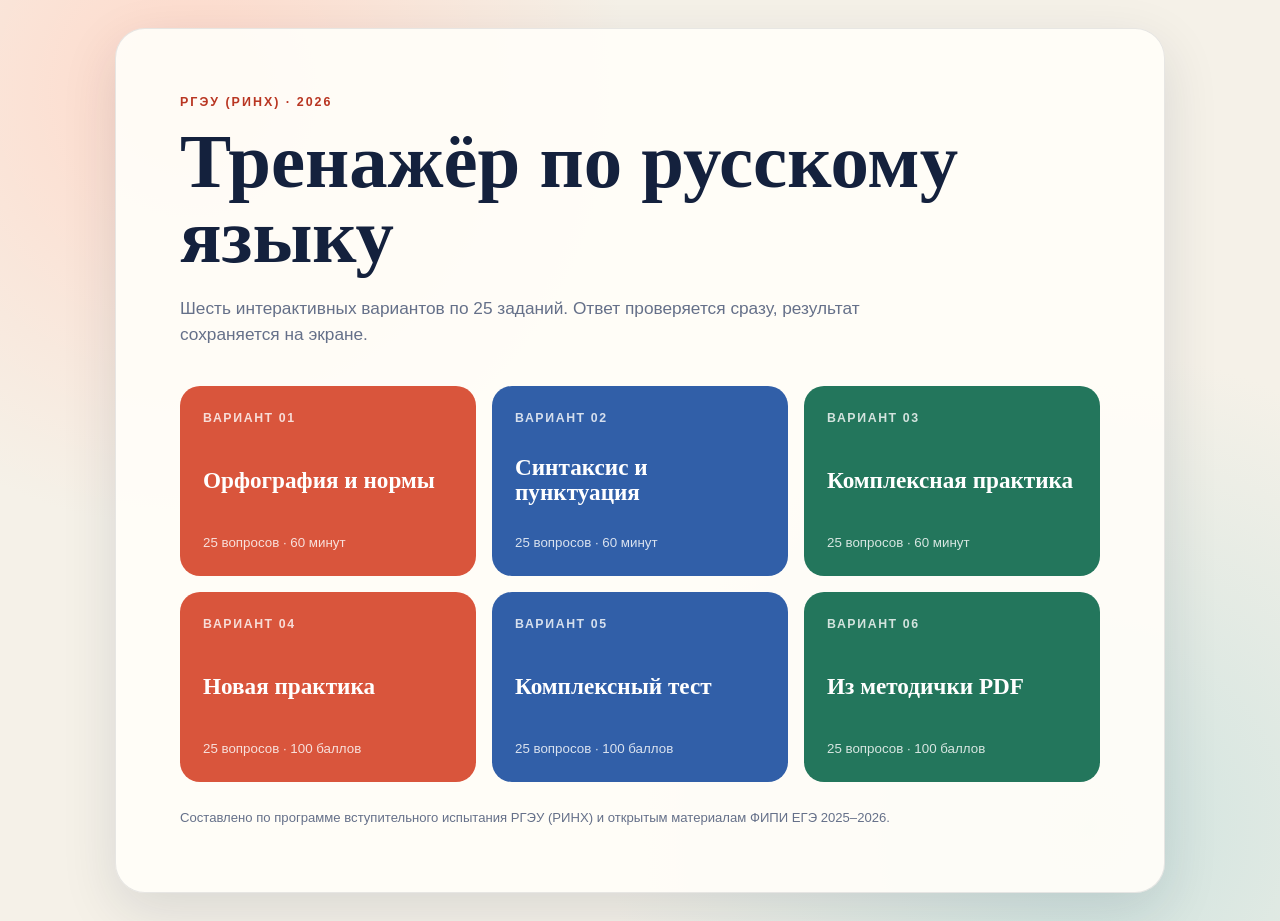
==== commit 9cba4ab8: "Add three more Russian language test variants" ====
--- a/index.html
+++ b/index.html
@@ -10,11 +10,14 @@
   <main class="home-card">
     <p class="eyebrow">РГЭУ (РИНХ) · 2026</p>
     <h1>Тренажёр по русскому языку</h1>
-    <p class="lead">Три интерактивных варианта по 25 заданий. Ответ проверяется сразу, результат сохраняется на экране.</p>
+    <p class="lead">Шесть интерактивных вариантов по 25 заданий. Ответ проверяется сразу, результат сохраняется на экране.</p>
     <div class="variant-grid">
       <a class="variant-link coral" href="variant-1.html"><span>Вариант 01</span><strong>Орфография и нормы</strong><small>25 вопросов · 60 минут</small></a>
       <a class="variant-link blue" href="variant-2.html"><span>Вариант 02</span><strong>Синтаксис и пунктуация</strong><small>25 вопросов · 60 минут</small></a>
       <a class="variant-link green" href="variant-3.html"><span>Вариант 03</span><strong>Комплексная практика</strong><small>25 вопросов · 60 минут</small></a>
+          <a class="variant-link coral" href="variant-4.html"><span>Вариант 04</span><strong>Новая практика</strong><small>25 вопросов · 100 баллов</small></a>
+      <a class="variant-link blue" href="variant-5.html"><span>Вариант 05</span><strong>Комплексный тест</strong><small>25 вопросов · 100 баллов</small></a>
+      <a class="variant-link green" href="variant-6.html"><span>Вариант 06</span><strong>Из методички PDF</strong><small>25 вопросов · 100 баллов</small></a>
     </div>
     <p class="source-note">Составлено по программе вступительного испытания РГЭУ (РИНХ) и открытым материалам ФИПИ ЕГЭ 2025–2026.</p>
   </main>
--- a/styles.css
+++ b/styles.css
@@ -1,4 +1,4 @@
 :root{--ink:#14213d;--muted:#657089;--paper:#fffdf8;--line:#dfe4ea;--accent:#e85d3f;--accent-dark:#b93622;--good:#16835b;--good-bg:#eaf8f1;--bad:#c33c32;--bad-bg:#fff0ee;--blue:#315fa8;--shadow:0 18px 55px rgba(20,33,61,.12)}
 *{box-sizing:border-box}html{scroll-behavior:smooth}body{margin:0;background:#f2efe8;color:var(--ink);font-family:Inter,Segoe UI,Arial,sans-serif;line-height:1.5}.home{min-height:100vh;display:grid;place-items:center;padding:28px;background:radial-gradient(circle at 15% 10%,#ffd9ca 0,transparent 32%),radial-gradient(circle at 85% 90%,#cfe3df 0,transparent 35%),#f5f1e8}.home-card{width:min(1050px,100%);background:rgba(255,253,248,.94);padding:clamp(28px,5vw,70px);border:1px solid rgba(20,33,61,.1);border-radius:30px;box-shadow:var(--shadow)}.eyebrow{margin:0 0 12px;color:var(--accent-dark);font-size:.78rem;font-weight:800;letter-spacing:.16em;text-transform:uppercase}h1{font-family:Georgia,serif;font-size:clamp(2.3rem,6vw,5rem);line-height:.98;margin:0 0 22px;max-width:800px}.lead{font-size:1.08rem;color:var(--muted);max-width:700px}.variant-grid{display:grid;grid-template-columns:repeat(3,1fr);gap:16px;margin:38px 0 26px}.variant-link{min-height:190px;padding:23px;border-radius:20px;text-decoration:none;color:white;display:flex;flex-direction:column;justify-content:space-between;transition:.2s transform,.2s box-shadow}.variant-link:hover{transform:translateY(-4px);box-shadow:0 14px 32px rgba(20,33,61,.18)}.variant-link span{font-size:.77rem;font-weight:800;letter-spacing:.13em;text-transform:uppercase;opacity:.8}.variant-link strong{font-family:Georgia,serif;font-size:1.45rem;line-height:1.08}.variant-link small{opacity:.82}.coral{background:#d9553c}.blue{background:#315fa8}.green{background:#23765c}.source-note{color:var(--muted);font-size:.82rem;margin-bottom:0}
-.test-page{background:linear-gradient(90deg,#f4f0e8 0,#f4f0e8 68%,#ebe7df 68%);min-height:100vh}.topbar{background:var(--ink);color:white;padding:14px 24px}.topbar-inner{max-width:1120px;margin:auto;display:flex;justify-content:space-between;align-items:center;gap:18px}.back{color:white;text-decoration:none;font-weight:700}.timer{font-variant-numeric:tabular-nums;font-weight:800;letter-spacing:.05em}.layout{max-width:1120px;margin:0 auto;display:grid;grid-template-columns:minmax(0,760px) 300px;gap:42px;padding:46px 22px 80px}.intro{margin-bottom:30px}.intro h1{font-size:clamp(2.2rem,5vw,4.3rem);margin-bottom:14px}.intro p{color:var(--muted);max-width:650px}.question{background:var(--paper);border:1px solid rgba(20,33,61,.11);border-radius:20px;padding:25px;margin:0 0 18px;box-shadow:0 6px 22px rgba(20,33,61,.05);scroll-margin-top:18px}.question.answered{border-color:#c8d2d0}.q-head{display:flex;justify-content:space-between;gap:15px;align-items:center;margin-bottom:13px}.q-number{font-weight:900;font-size:1.05rem}.topic{font-size:.72rem;font-weight:800;letter-spacing:.08em;text-transform:uppercase;color:var(--blue);background:#eaf0fb;border-radius:999px;padding:6px 10px}.prompt{font-family:Georgia,serif;font-size:1.13rem;font-weight:700;white-space:pre-line;margin:0 0 17px}.options{display:grid;gap:9px}.option{position:relative;display:flex;align-items:flex-start;gap:12px;border:1px solid var(--line);border-radius:13px;padding:12px 14px;cursor:pointer;background:white;transition:.15s}.option:hover{border-color:#9ba8b7;background:#fafbfc}.option input{margin-top:4px;accent-color:var(--accent)}.option.correct{border-color:var(--good);background:var(--good-bg);color:#0e6847}.option.wrong{border-color:var(--bad);background:var(--bad-bg);color:#9f2b24}.option.locked{cursor:default}.feedback{display:none;margin:14px 0 0;padding:11px 13px;border-radius:11px;font-size:.92rem}.feedback.show{display:block}.feedback.good{background:var(--good-bg);color:#0e6847}.feedback.bad{background:var(--bad-bg);color:#922d26}.score-card{position:sticky;top:24px;background:var(--ink);color:white;border-radius:22px;padding:23px;box-shadow:var(--shadow)}.score-label{font-size:.74rem;letter-spacing:.13em;text-transform:uppercase;opacity:.68}.score-big{font-family:Georgia,serif;font-size:3rem;line-height:1;margin:12px 0}.score-big span{color:#ffb09c}.progress-track{height:7px;background:rgba(255,255,255,.16);border-radius:10px;overflow:hidden;margin:18px 0 10px}.progress-bar{height:100%;width:0;background:#ff9175;transition:.25s}.score-meta{font-size:.88rem;opacity:.78}.result{display:none;margin-top:18px;padding-top:18px;border-top:1px solid rgba(255,255,255,.2)}.result.show{display:block}.result strong{display:block;font-family:Georgia,serif;font-size:1.35rem;margin-bottom:4px}.reset{width:100%;border:0;border-radius:12px;padding:12px;margin-top:18px;background:white;color:var(--ink);font-weight:800;cursor:pointer}.reset:hover{background:#f0ede6}.legend{margin-top:18px;font-size:.8rem;opacity:.72}.legend div{margin-top:6px}.dot{display:inline-block;width:8px;height:8px;border-radius:50%;margin-right:7px}.dot.good{background:#59d6a5}.dot.bad{background:#ff786e}.footer-note{color:var(--muted);font-size:.82rem;margin:26px 0 0}.noscript{max-width:800px;margin:30px auto;padding:20px;background:#fff0ee;color:#922d26;border-radius:12px}
-@media(max-width:850px){.variant-grid{grid-template-columns:1fr}.variant-link{min-height:145px}.test-page{background:#f4f0e8}.layout{grid-template-columns:1fr;padding-top:25px}.sidebar{position:fixed;z-index:10;right:12px;bottom:12px}.score-card{position:static;width:190px;padding:14px;border-radius:16px}.score-label,.progress-track,.score-meta,.result,.reset,.legend{display:none!important}.score-big{font-size:1.5rem;margin:4px 0}.topbar{padding:12px 15px}.question{padding:19px}.topic{font-size:.65rem}.prompt{font-size:1.04rem}}
+.test-page{background:linear-gradient(90deg,#f4f0e8 0,#f4f0e8 68%,#ebe7df 68%);min-height:100vh}.topbar{background:var(--ink);color:white;padding:14px 24px}.topbar-inner{max-width:1120px;margin:auto;display:flex;justify-content:space-between;align-items:center;gap:18px}.back{color:white;text-decoration:none;font-weight:700}.timer{font-variant-numeric:tabular-nums;font-weight:800;letter-spacing:.05em}.layout{max-width:1120px;margin:0 auto;display:grid;grid-template-columns:minmax(0,760px) 300px;gap:42px;padding:46px 22px 80px}.intro{margin-bottom:30px}.intro h1{font-size:clamp(2.2rem,5vw,4.3rem);margin-bottom:14px}.intro p{color:var(--muted);max-width:650px}.question{background:var(--paper);border:1px solid rgba(20,33,61,.11);border-radius:20px;padding:25px;margin:0 0 18px;box-shadow:0 6px 22px rgba(20,33,61,.05);scroll-margin-top:18px}.question.answered{border-color:#c8d2d0}.q-head{display:flex;justify-content:space-between;gap:15px;align-items:center;margin-bottom:13px}.q-number{font-weight:900;font-size:1.05rem}.topic{font-size:.72rem;font-weight:800;letter-spacing:.08em;text-transform:uppercase;color:var(--blue);background:#eaf0fb;border-radius:999px;padding:6px 10px}.prompt{font-family:Georgia,serif;font-size:1.13rem;font-weight:700;white-space:pre-line;margin:0 0 17px}.options{display:grid;gap:9px}.option{position:relative;display:flex;align-items:flex-start;gap:12px;border:1px solid var(--line);border-radius:13px;padding:12px 14px;cursor:pointer;background:white;transition:.15s}.option:hover{border-color:#9ba8b7;background:#fafbfc}.option input{margin-top:4px;accent-color:var(--accent)}.option.correct{border-color:var(--good);background:var(--good-bg);color:#0e6847}.option.wrong{border-color:var(--bad);background:var(--bad-bg);color:#9f2b24}.option.locked{cursor:default}.feedback{display:none;margin:14px 0 0;padding:11px 13px;border-radius:11px;font-size:.92rem}.feedback.show{display:block}.feedback.good{background:var(--good-bg);color:#0e6847}.feedback.bad{background:var(--bad-bg);color:#922d26}.score-card{position:sticky;top:24px;background:var(--ink);color:white;border-radius:22px;padding:23px;box-shadow:var(--shadow)}.score-label{font-size:.74rem;letter-spacing:.13em;text-transform:uppercase;opacity:.68}.score-big{font-family:Georgia,serif;font-size:3rem;line-height:1;margin:12px 0}.score-big span{color:#ffb09c}.points-score{font-size:1.03rem;font-weight:800;color:#ffd2c6;margin-top:-3px}.points-score b{color:#ffb09c;font-size:1.3rem}.progress-track{height:7px;background:rgba(255,255,255,.16);border-radius:10px;overflow:hidden;margin:18px 0 10px}.progress-bar{height:100%;width:0;background:#ff9175;transition:.25s}.score-meta{font-size:.88rem;opacity:.78}.result{display:none;margin-top:18px;padding-top:18px;border-top:1px solid rgba(255,255,255,.2)}.result.show{display:block}.result strong{display:block;font-family:Georgia,serif;font-size:1.35rem;margin-bottom:4px}.reset{width:100%;border:0;border-radius:12px;padding:12px;margin-top:18px;background:white;color:var(--ink);font-weight:800;cursor:pointer}.reset:hover{background:#f0ede6}.legend{margin-top:18px;font-size:.8rem;opacity:.72}.legend div{margin-top:6px}.dot{display:inline-block;width:8px;height:8px;border-radius:50%;margin-right:7px}.dot.good{background:#59d6a5}.dot.bad{background:#ff786e}.footer-note{color:var(--muted);font-size:.82rem;margin:26px 0 0}.noscript{max-width:800px;margin:30px auto;padding:20px;background:#fff0ee;color:#922d26;border-radius:12px}
+@media(max-width:850px){.variant-grid{grid-template-columns:1fr}.variant-link{min-height:145px}.test-page{background:#f4f0e8}.layout{grid-template-columns:1fr;padding-top:25px}.sidebar{position:fixed;z-index:10;right:12px;bottom:12px}.score-card{position:static;width:205px;padding:14px;border-radius:16px}.score-label,.progress-track,.score-meta,.result,.reset,.legend{display:none!important}.score-big{font-size:1.5rem;margin:4px 0}.points-score{font-size:.78rem;margin:0}.points-score b{font-size:1rem}.topbar{padding:12px 15px}.question{padding:19px}.topic{font-size:.65rem}.prompt{font-size:1.04rem}}
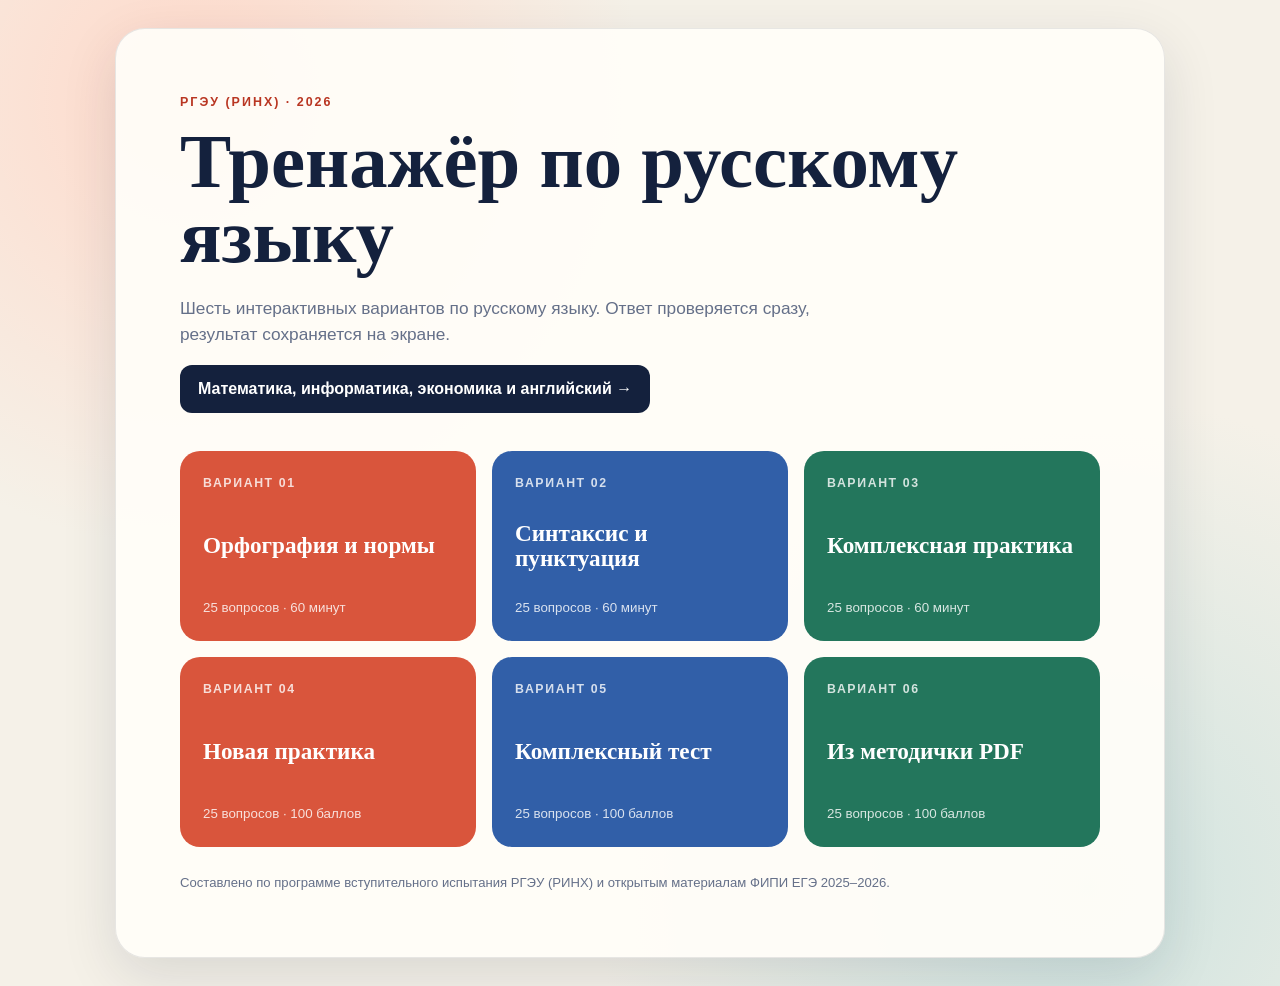
==== commit da7a83dd: "Add exam variants for four additional subjects" ====
--- a/index.html
+++ b/index.html
@@ -10,7 +10,8 @@
   <main class="home-card">
     <p class="eyebrow">РГЭУ (РИНХ) · 2026</p>
     <h1>Тренажёр по русскому языку</h1>
-    <p class="lead">Шесть интерактивных вариантов по 25 заданий. Ответ проверяется сразу, результат сохраняется на экране.</p>
+    <p class="lead">Шесть интерактивных вариантов по русскому языку. Ответ проверяется сразу, результат сохраняется на экране.</p>
+    <p><a class="back" style="display:inline-block;background:#14213d;padding:12px 18px;border-radius:12px" href="other-exams.html">Математика, информатика, экономика и английский →</a></p>
     <div class="variant-grid">
       <a class="variant-link coral" href="variant-1.html"><span>Вариант 01</span><strong>Орфография и нормы</strong><small>25 вопросов · 60 минут</small></a>
       <a class="variant-link blue" href="variant-2.html"><span>Вариант 02</span><strong>Синтаксис и пунктуация</strong><small>25 вопросов · 60 минут</small></a>
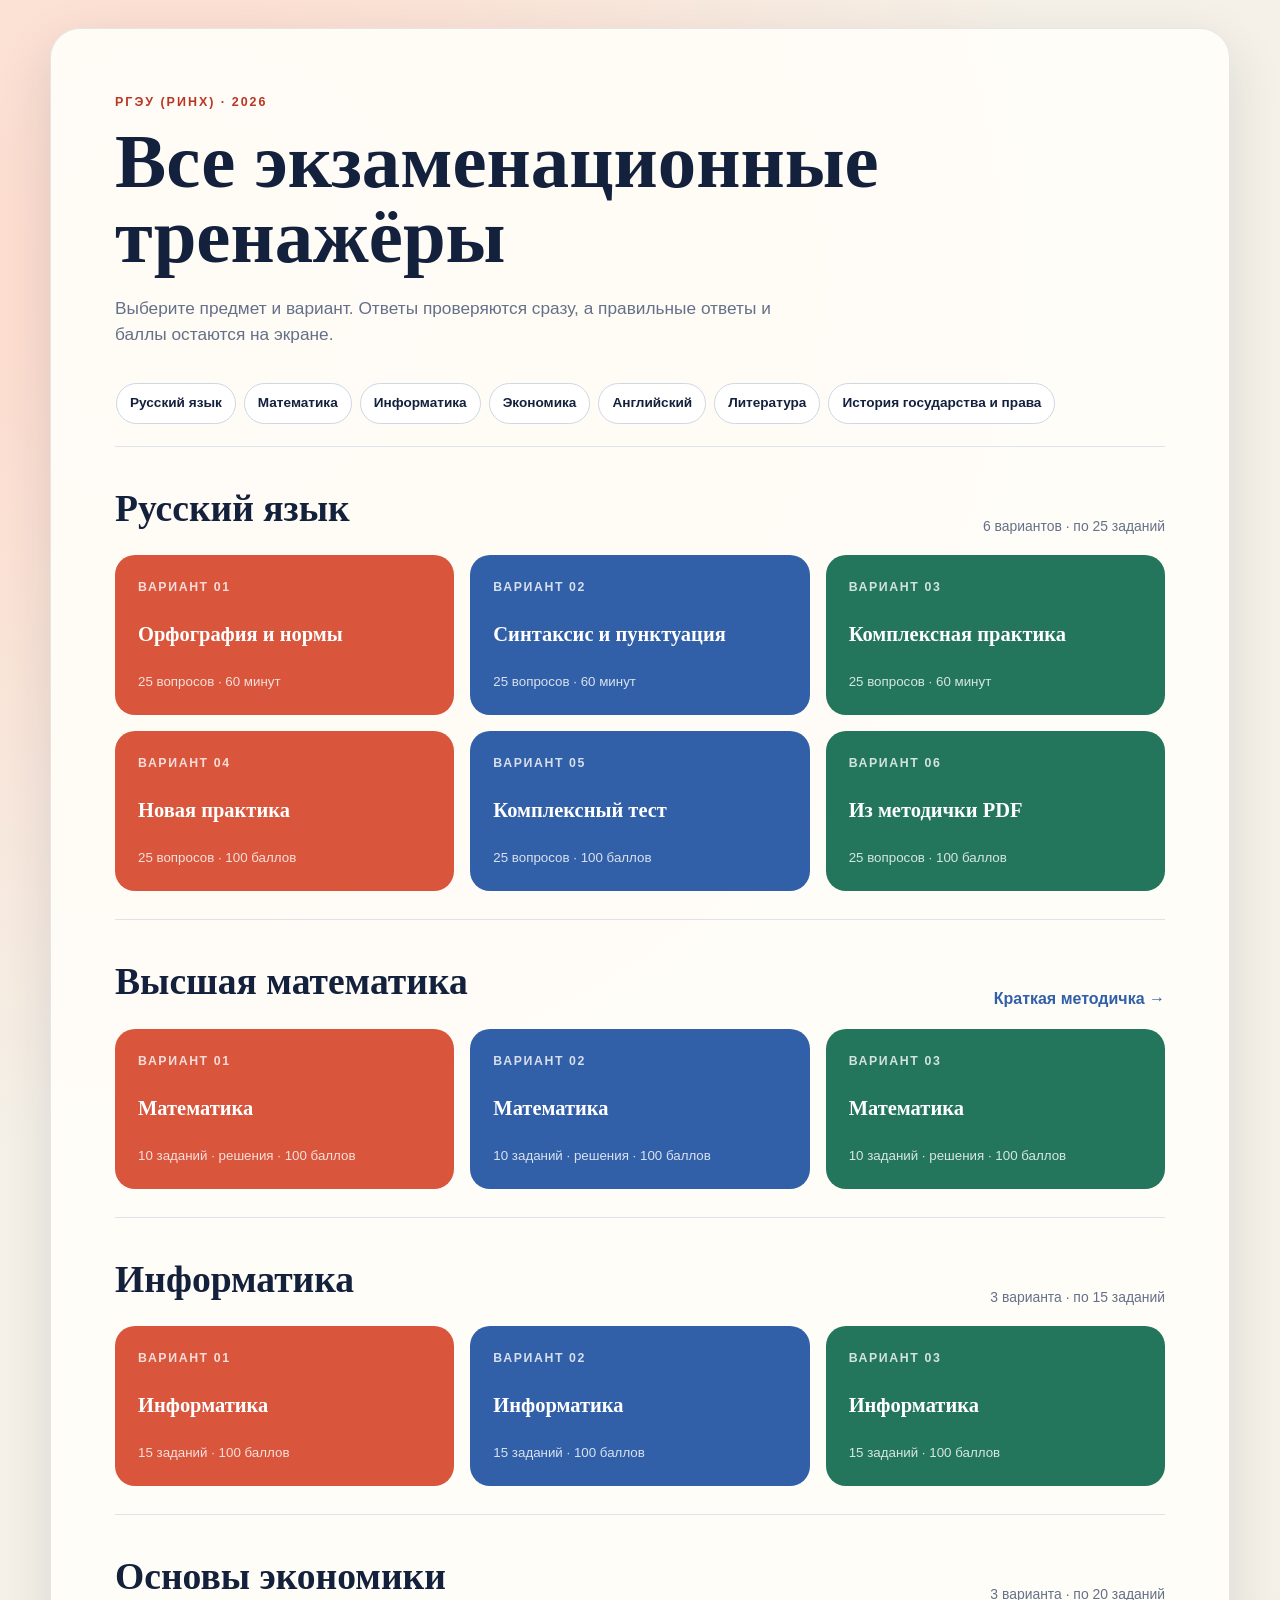
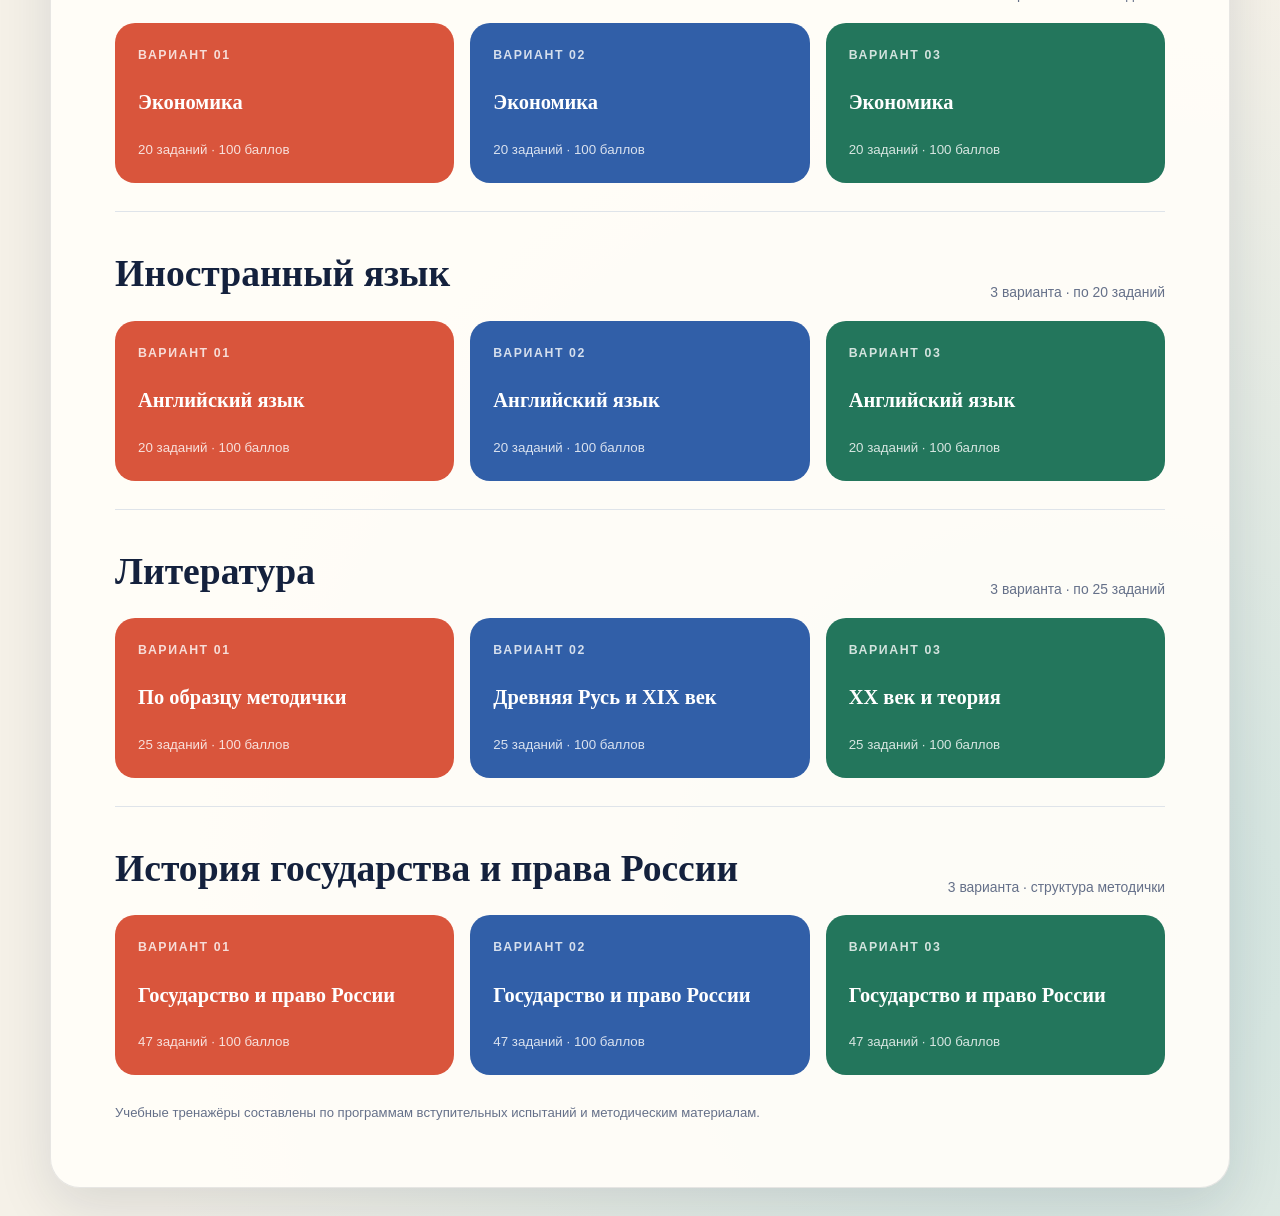
==== commit f72bd1d2: "Unify all exam variants on the homepage" ====
--- a/index.html
+++ b/index.html
@@ -2,25 +2,67 @@
 <html lang="ru">
 <head>
   <meta charset="utf-8">
-  <meta name="viewport" content="width=device-width, initial-scale=1">
-  <title>Тренажёр по русскому языку</title>
+  <meta name="viewport" content="width=device-width,initial-scale=1,viewport-fit=cover">
+  <meta name="theme-color" content="#14213d">
+  <title>Тренажёры вступительных экзаменов РГЭУ</title>
   <link rel="stylesheet" href="styles.css">
 </head>
-<body class="home">
-  <main class="home-card">
-    <p class="eyebrow">РГЭУ (РИНХ) · 2026</p>
-    <h1>Тренажёр по русскому языку</h1>
-    <p class="lead">Шесть интерактивных вариантов по русскому языку. Ответ проверяется сразу, результат сохраняется на экране.</p>
-    <p><a class="back" style="display:inline-block;background:#14213d;padding:12px 18px;border-radius:12px" href="other-exams.html">Математика, информатика, экономика и английский →</a></p>
-    <div class="variant-grid">
+<body class="home catalog-home">
+  <main class="home-card catalog-card">
+    <header class="catalog-hero">
+      <p class="eyebrow">РГЭУ (РИНХ) · 2026</p>
+      <h1>Все экзаменационные тренажёры</h1>
+      <p class="lead">Выберите предмет и вариант. Ответы проверяются сразу, а правильные ответы и баллы остаются на экране.</p>
+      <nav class="catalog-nav" aria-label="Предметы">
+        <a href="#russian">Русский язык</a><a href="#math">Математика</a><a href="#informatics">Информатика</a><a href="#economics">Экономика</a><a href="#english">Английский</a><a href="#literature">Литература</a><a href="#state-law">История государства и права</a>
+      </nav>
+    </header>
+
+    <section class="catalog-section" id="russian"><div class="catalog-heading"><h2>Русский язык</h2><p>6 вариантов · по 25 заданий</p></div><div class="variant-grid">
       <a class="variant-link coral" href="variant-1.html"><span>Вариант 01</span><strong>Орфография и нормы</strong><small>25 вопросов · 60 минут</small></a>
       <a class="variant-link blue" href="variant-2.html"><span>Вариант 02</span><strong>Синтаксис и пунктуация</strong><small>25 вопросов · 60 минут</small></a>
       <a class="variant-link green" href="variant-3.html"><span>Вариант 03</span><strong>Комплексная практика</strong><small>25 вопросов · 60 минут</small></a>
-          <a class="variant-link coral" href="variant-4.html"><span>Вариант 04</span><strong>Новая практика</strong><small>25 вопросов · 100 баллов</small></a>
+      <a class="variant-link coral" href="variant-4.html"><span>Вариант 04</span><strong>Новая практика</strong><small>25 вопросов · 100 баллов</small></a>
       <a class="variant-link blue" href="variant-5.html"><span>Вариант 05</span><strong>Комплексный тест</strong><small>25 вопросов · 100 баллов</small></a>
       <a class="variant-link green" href="variant-6.html"><span>Вариант 06</span><strong>Из методички PDF</strong><small>25 вопросов · 100 баллов</small></a>
-    </div>
-    <p class="source-note">Составлено по программе вступительного испытания РГЭУ (РИНХ) и открытым материалам ФИПИ ЕГЭ 2025–2026.</p>
+    </div></section>
+
+    <section class="catalog-section" id="math"><div class="catalog-heading"><h2>Высшая математика</h2><a class="catalog-guide" href="math-guide.html">Краткая методичка →</a></div><div class="variant-grid">
+      <a class="variant-link coral" href="other-exams.html?test=0"><span>Вариант 01</span><strong>Математика</strong><small>10 заданий · решения · 100 баллов</small></a>
+      <a class="variant-link blue" href="other-exams.html?test=1"><span>Вариант 02</span><strong>Математика</strong><small>10 заданий · решения · 100 баллов</small></a>
+      <a class="variant-link green" href="other-exams.html?test=2"><span>Вариант 03</span><strong>Математика</strong><small>10 заданий · решения · 100 баллов</small></a>
+    </div></section>
+
+    <section class="catalog-section" id="informatics"><div class="catalog-heading"><h2>Информатика</h2><p>3 варианта · по 15 заданий</p></div><div class="variant-grid">
+      <a class="variant-link coral" href="other-exams.html?test=3"><span>Вариант 01</span><strong>Информатика</strong><small>15 заданий · 100 баллов</small></a>
+      <a class="variant-link blue" href="other-exams.html?test=4"><span>Вариант 02</span><strong>Информатика</strong><small>15 заданий · 100 баллов</small></a>
+      <a class="variant-link green" href="other-exams.html?test=5"><span>Вариант 03</span><strong>Информатика</strong><small>15 заданий · 100 баллов</small></a>
+    </div></section>
+
+    <section class="catalog-section" id="economics"><div class="catalog-heading"><h2>Основы экономики</h2><p>3 варианта · по 20 заданий</p></div><div class="variant-grid">
+      <a class="variant-link coral" href="other-exams.html?test=6"><span>Вариант 01</span><strong>Экономика</strong><small>20 заданий · 100 баллов</small></a>
+      <a class="variant-link blue" href="other-exams.html?test=7"><span>Вариант 02</span><strong>Экономика</strong><small>20 заданий · 100 баллов</small></a>
+      <a class="variant-link green" href="other-exams.html?test=8"><span>Вариант 03</span><strong>Экономика</strong><small>20 заданий · 100 баллов</small></a>
+    </div></section>
+
+    <section class="catalog-section" id="english"><div class="catalog-heading"><h2>Иностранный язык</h2><p>3 варианта · по 20 заданий</p></div><div class="variant-grid">
+      <a class="variant-link coral" href="other-exams.html?test=9"><span>Вариант 01</span><strong>Английский язык</strong><small>20 заданий · 100 баллов</small></a>
+      <a class="variant-link blue" href="other-exams.html?test=10"><span>Вариант 02</span><strong>Английский язык</strong><small>20 заданий · 100 баллов</small></a>
+      <a class="variant-link green" href="other-exams.html?test=11"><span>Вариант 03</span><strong>Английский язык</strong><small>20 заданий · 100 баллов</small></a>
+    </div></section>
+
+    <section class="catalog-section" id="literature"><div class="catalog-heading"><h2>Литература</h2><p>3 варианта · по 25 заданий</p></div><div class="variant-grid">
+      <a class="variant-link coral" href="other-exams.html?test=12"><span>Вариант 01</span><strong>По образцу методички</strong><small>25 заданий · 100 баллов</small></a>
+      <a class="variant-link blue" href="other-exams.html?test=13"><span>Вариант 02</span><strong>Древняя Русь и XIX век</strong><small>25 заданий · 100 баллов</small></a>
+      <a class="variant-link green" href="other-exams.html?test=14"><span>Вариант 03</span><strong>XX век и теория</strong><small>25 заданий · 100 баллов</small></a>
+    </div></section>
+
+    <section class="catalog-section" id="state-law"><div class="catalog-heading"><h2>История государства и права России</h2><p>3 варианта · структура методички</p></div><div class="variant-grid">
+      <a class="variant-link coral" href="other-exams.html?test=15"><span>Вариант 01</span><strong>Государство и право России</strong><small>47 заданий · 100 баллов</small></a>
+      <a class="variant-link blue" href="other-exams.html?test=16"><span>Вариант 02</span><strong>Государство и право России</strong><small>47 заданий · 100 баллов</small></a>
+      <a class="variant-link green" href="other-exams.html?test=17"><span>Вариант 03</span><strong>Государство и право России</strong><small>47 заданий · 100 баллов</small></a>
+    </div></section>
+    <p class="source-note">Учебные тренажёры составлены по программам вступительных испытаний и методическим материалам.</p>
   </main>
 </body>
 </html>
--- a/styles.css
+++ b/styles.css
@@ -2,3 +2,9 @@
 *{box-sizing:border-box}html{scroll-behavior:smooth}body{margin:0;background:#f2efe8;color:var(--ink);font-family:Inter,Segoe UI,Arial,sans-serif;line-height:1.5}.home{min-height:100vh;display:grid;place-items:center;padding:28px;background:radial-gradient(circle at 15% 10%,#ffd9ca 0,transparent 32%),radial-gradient(circle at 85% 90%,#cfe3df 0,transparent 35%),#f5f1e8}.home-card{width:min(1050px,100%);background:rgba(255,253,248,.94);padding:clamp(28px,5vw,70px);border:1px solid rgba(20,33,61,.1);border-radius:30px;box-shadow:var(--shadow)}.eyebrow{margin:0 0 12px;color:var(--accent-dark);font-size:.78rem;font-weight:800;letter-spacing:.16em;text-transform:uppercase}h1{font-family:Georgia,serif;font-size:clamp(2.3rem,6vw,5rem);line-height:.98;margin:0 0 22px;max-width:800px}.lead{font-size:1.08rem;color:var(--muted);max-width:700px}.variant-grid{display:grid;grid-template-columns:repeat(3,1fr);gap:16px;margin:38px 0 26px}.variant-link{min-height:190px;padding:23px;border-radius:20px;text-decoration:none;color:white;display:flex;flex-direction:column;justify-content:space-between;transition:.2s transform,.2s box-shadow}.variant-link:hover{transform:translateY(-4px);box-shadow:0 14px 32px rgba(20,33,61,.18)}.variant-link span{font-size:.77rem;font-weight:800;letter-spacing:.13em;text-transform:uppercase;opacity:.8}.variant-link strong{font-family:Georgia,serif;font-size:1.45rem;line-height:1.08}.variant-link small{opacity:.82}.coral{background:#d9553c}.blue{background:#315fa8}.green{background:#23765c}.source-note{color:var(--muted);font-size:.82rem;margin-bottom:0}
 .test-page{background:linear-gradient(90deg,#f4f0e8 0,#f4f0e8 68%,#ebe7df 68%);min-height:100vh}.topbar{background:var(--ink);color:white;padding:14px 24px}.topbar-inner{max-width:1120px;margin:auto;display:flex;justify-content:space-between;align-items:center;gap:18px}.back{color:white;text-decoration:none;font-weight:700}.timer{font-variant-numeric:tabular-nums;font-weight:800;letter-spacing:.05em}.layout{max-width:1120px;margin:0 auto;display:grid;grid-template-columns:minmax(0,760px) 300px;gap:42px;padding:46px 22px 80px}.intro{margin-bottom:30px}.intro h1{font-size:clamp(2.2rem,5vw,4.3rem);margin-bottom:14px}.intro p{color:var(--muted);max-width:650px}.question{background:var(--paper);border:1px solid rgba(20,33,61,.11);border-radius:20px;padding:25px;margin:0 0 18px;box-shadow:0 6px 22px rgba(20,33,61,.05);scroll-margin-top:18px}.question.answered{border-color:#c8d2d0}.q-head{display:flex;justify-content:space-between;gap:15px;align-items:center;margin-bottom:13px}.q-number{font-weight:900;font-size:1.05rem}.topic{font-size:.72rem;font-weight:800;letter-spacing:.08em;text-transform:uppercase;color:var(--blue);background:#eaf0fb;border-radius:999px;padding:6px 10px}.prompt{font-family:Georgia,serif;font-size:1.13rem;font-weight:700;white-space:pre-line;margin:0 0 17px}.options{display:grid;gap:9px}.option{position:relative;display:flex;align-items:flex-start;gap:12px;border:1px solid var(--line);border-radius:13px;padding:12px 14px;cursor:pointer;background:white;transition:.15s}.option:hover{border-color:#9ba8b7;background:#fafbfc}.option input{margin-top:4px;accent-color:var(--accent)}.option.correct{border-color:var(--good);background:var(--good-bg);color:#0e6847}.option.wrong{border-color:var(--bad);background:var(--bad-bg);color:#9f2b24}.option.locked{cursor:default}.feedback{display:none;margin:14px 0 0;padding:11px 13px;border-radius:11px;font-size:.92rem}.feedback.show{display:block}.feedback.good{background:var(--good-bg);color:#0e6847}.feedback.bad{background:var(--bad-bg);color:#922d26}.score-card{position:sticky;top:24px;background:var(--ink);color:white;border-radius:22px;padding:23px;box-shadow:var(--shadow)}.score-label{font-size:.74rem;letter-spacing:.13em;text-transform:uppercase;opacity:.68}.score-big{font-family:Georgia,serif;font-size:3rem;line-height:1;margin:12px 0}.score-big span{color:#ffb09c}.points-score{font-size:1.03rem;font-weight:800;color:#ffd2c6;margin-top:-3px}.points-score b{color:#ffb09c;font-size:1.3rem}.progress-track{height:7px;background:rgba(255,255,255,.16);border-radius:10px;overflow:hidden;margin:18px 0 10px}.progress-bar{height:100%;width:0;background:#ff9175;transition:.25s}.score-meta{font-size:.88rem;opacity:.78}.result{display:none;margin-top:18px;padding-top:18px;border-top:1px solid rgba(255,255,255,.2)}.result.show{display:block}.result strong{display:block;font-family:Georgia,serif;font-size:1.35rem;margin-bottom:4px}.reset{width:100%;border:0;border-radius:12px;padding:12px;margin-top:18px;background:white;color:var(--ink);font-weight:800;cursor:pointer}.reset:hover{background:#f0ede6}.legend{margin-top:18px;font-size:.8rem;opacity:.72}.legend div{margin-top:6px}.dot{display:inline-block;width:8px;height:8px;border-radius:50%;margin-right:7px}.dot.good{background:#59d6a5}.dot.bad{background:#ff786e}.footer-note{color:var(--muted);font-size:.82rem;margin:26px 0 0}.noscript{max-width:800px;margin:30px auto;padding:20px;background:#fff0ee;color:#922d26;border-radius:12px}
 @media(max-width:850px){.variant-grid{grid-template-columns:1fr}.variant-link{min-height:145px}.test-page{background:#f4f0e8}.layout{grid-template-columns:1fr;padding-top:25px}.sidebar{position:fixed;z-index:10;right:12px;bottom:12px}.score-card{position:static;width:205px;padding:14px;border-radius:16px}.score-label,.progress-track,.score-meta,.result,.reset,.legend{display:none!important}.score-big{font-size:1.5rem;margin:4px 0}.points-score{font-size:.78rem;margin:0}.points-score b{font-size:1rem}.topbar{padding:12px 15px}.question{padding:19px}.topic{font-size:.65rem}.prompt{font-size:1.04rem}}
+main.home-card{min-width:0;max-width:100%}.subject-section,.variant-grid{min-width:0}.subject-heading{display:flex;align-items:end;justify-content:space-between;gap:18px}.subject-heading h2{margin-bottom:0!important}.guide-link{display:flex;flex-direction:column;gap:2px;min-width:250px;padding:12px 16px;border:1px solid #b9c8df;border-radius:14px;background:#eef4ff;color:var(--ink);text-decoration:none;transition:.18s}.guide-link:hover{transform:translateY(-2px);border-color:var(--blue)}.guide-link span{font-weight:850;color:var(--blue)}.guide-link small{color:var(--muted)}
+.solution{margin-top:13px;border:1px solid #cbd7e8;border-radius:12px;background:#f4f7fc;overflow:hidden}.solution summary{padding:11px 14px;color:var(--blue);font-weight:800;cursor:pointer;list-style-position:inside;user-select:none}.solution[open] summary{border-bottom:1px solid #d9e1ec}.solution-text{padding:13px 15px;color:#33415c;font-size:.93rem;white-space:pre-line}
+@media(max-width:850px){.subject-heading{display:block}.guide-link{min-width:0;margin-top:12px}.solution summary{padding:12px}.solution-text{padding:12px}}
+.catalog-home{display:block;padding:28px}.catalog-card{width:min(1180px,100%);margin:0 auto}.catalog-hero{padding-bottom:18px;border-bottom:1px solid var(--line)}.catalog-hero h1{max-width:920px}.catalog-nav{display:flex;gap:8px;overflow-x:auto;padding:18px 1px 4px;scrollbar-width:none}.catalog-nav a{flex:0 0 auto;padding:9px 13px;border:1px solid #cfd7e3;border-radius:999px;background:white;color:var(--ink);text-decoration:none;font-size:.85rem;font-weight:800}.catalog-nav a:hover{border-color:var(--blue);color:var(--blue)}.catalog-section{scroll-margin-top:18px;padding-top:34px}.catalog-section+.catalog-section{margin-top:8px;border-top:1px solid var(--line)}.catalog-heading{display:flex;align-items:end;justify-content:space-between;gap:16px}.catalog-heading h2{font-family:Georgia,serif;font-size:clamp(1.65rem,4vw,2.35rem);margin:0}.catalog-heading p{margin:0;color:var(--muted);font-size:.87rem}.catalog-section .variant-grid{margin:18px 0 28px}.catalog-section .variant-link{min-height:160px}.catalog-section .variant-link strong{font-size:1.28rem}.catalog-guide{color:var(--blue);font-weight:800;text-decoration:none}.catalog-guide:hover{text-decoration:underline}
+@media(max-width:850px){.catalog-home{padding:12px}.catalog-card{padding:24px 18px;border-radius:22px}.catalog-heading{display:block}.catalog-heading p,.catalog-guide{display:inline-block;margin-top:6px}.catalog-section{padding-top:26px}.catalog-section .variant-grid{margin-top:13px}.catalog-section .variant-link{min-height:132px}}
+.catalog-hero{min-width:0;overflow:hidden}.catalog-nav{width:100%;max-width:100%;min-width:0}
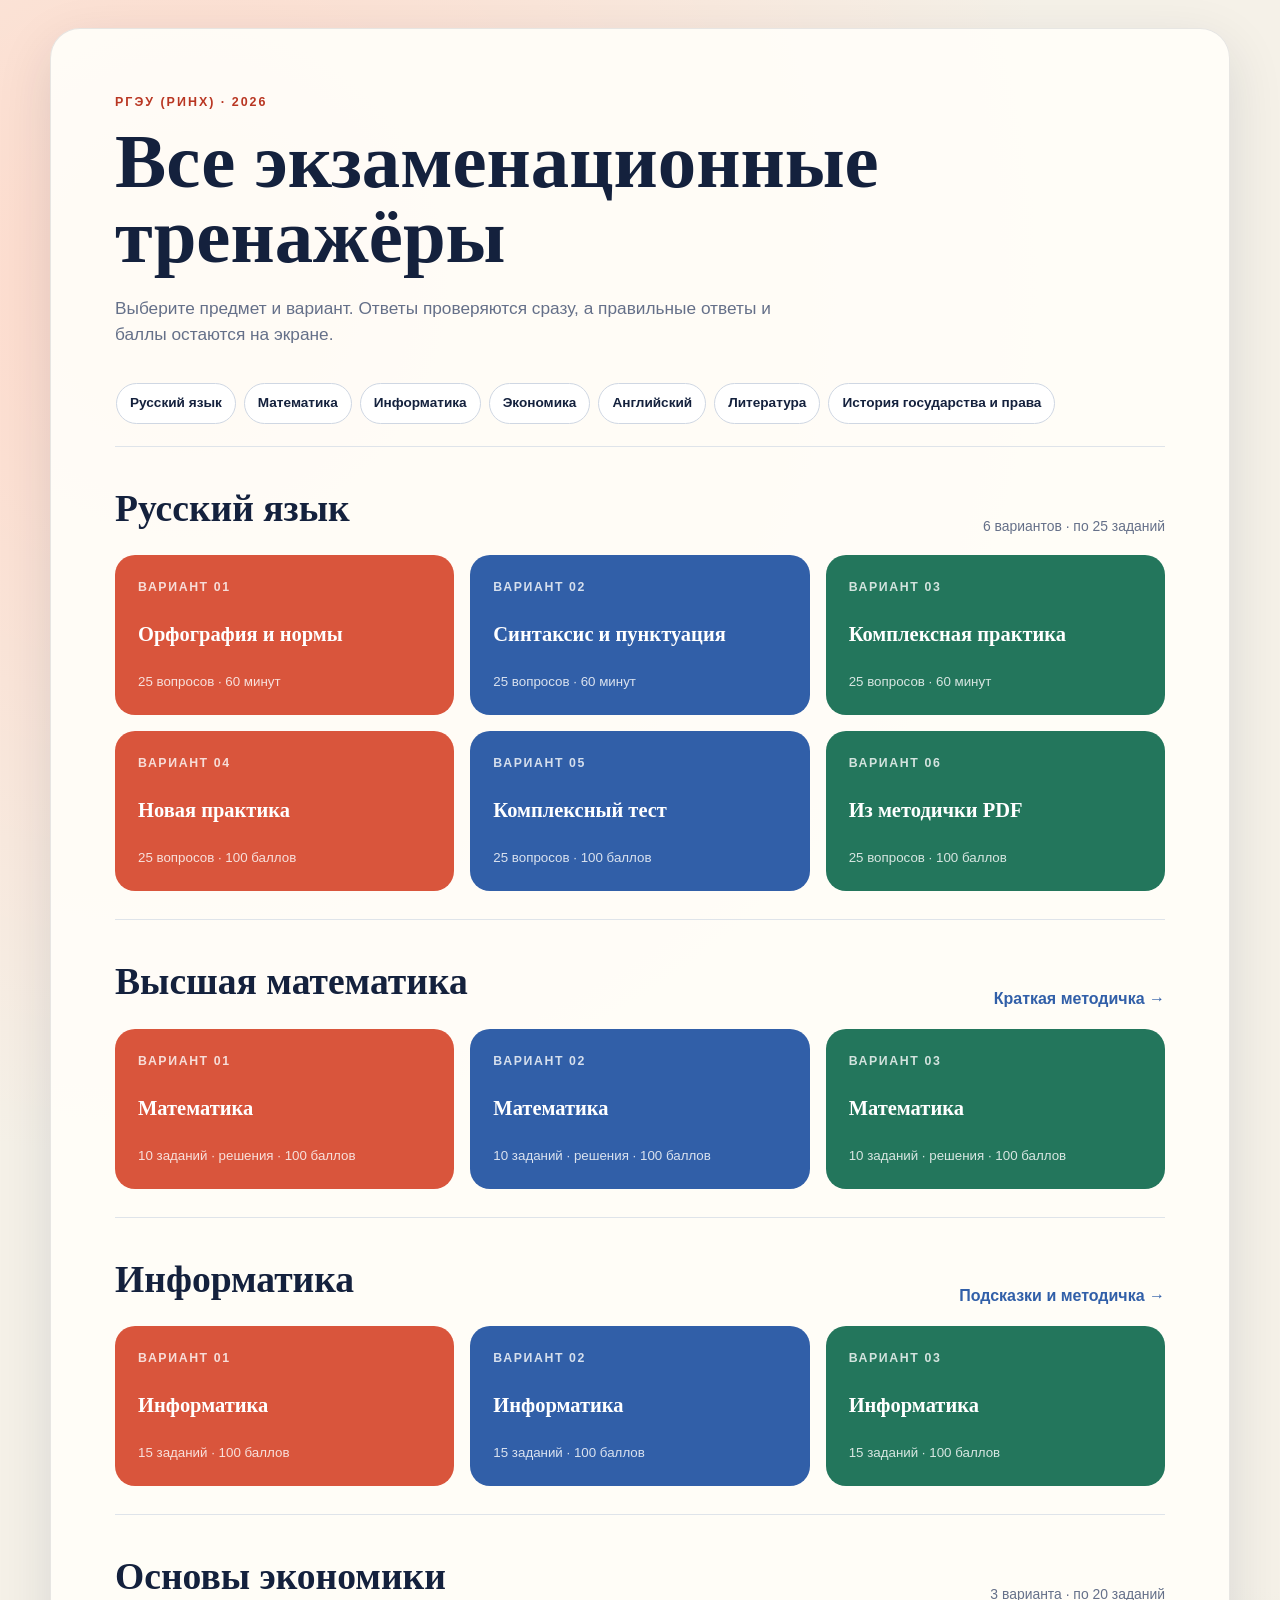
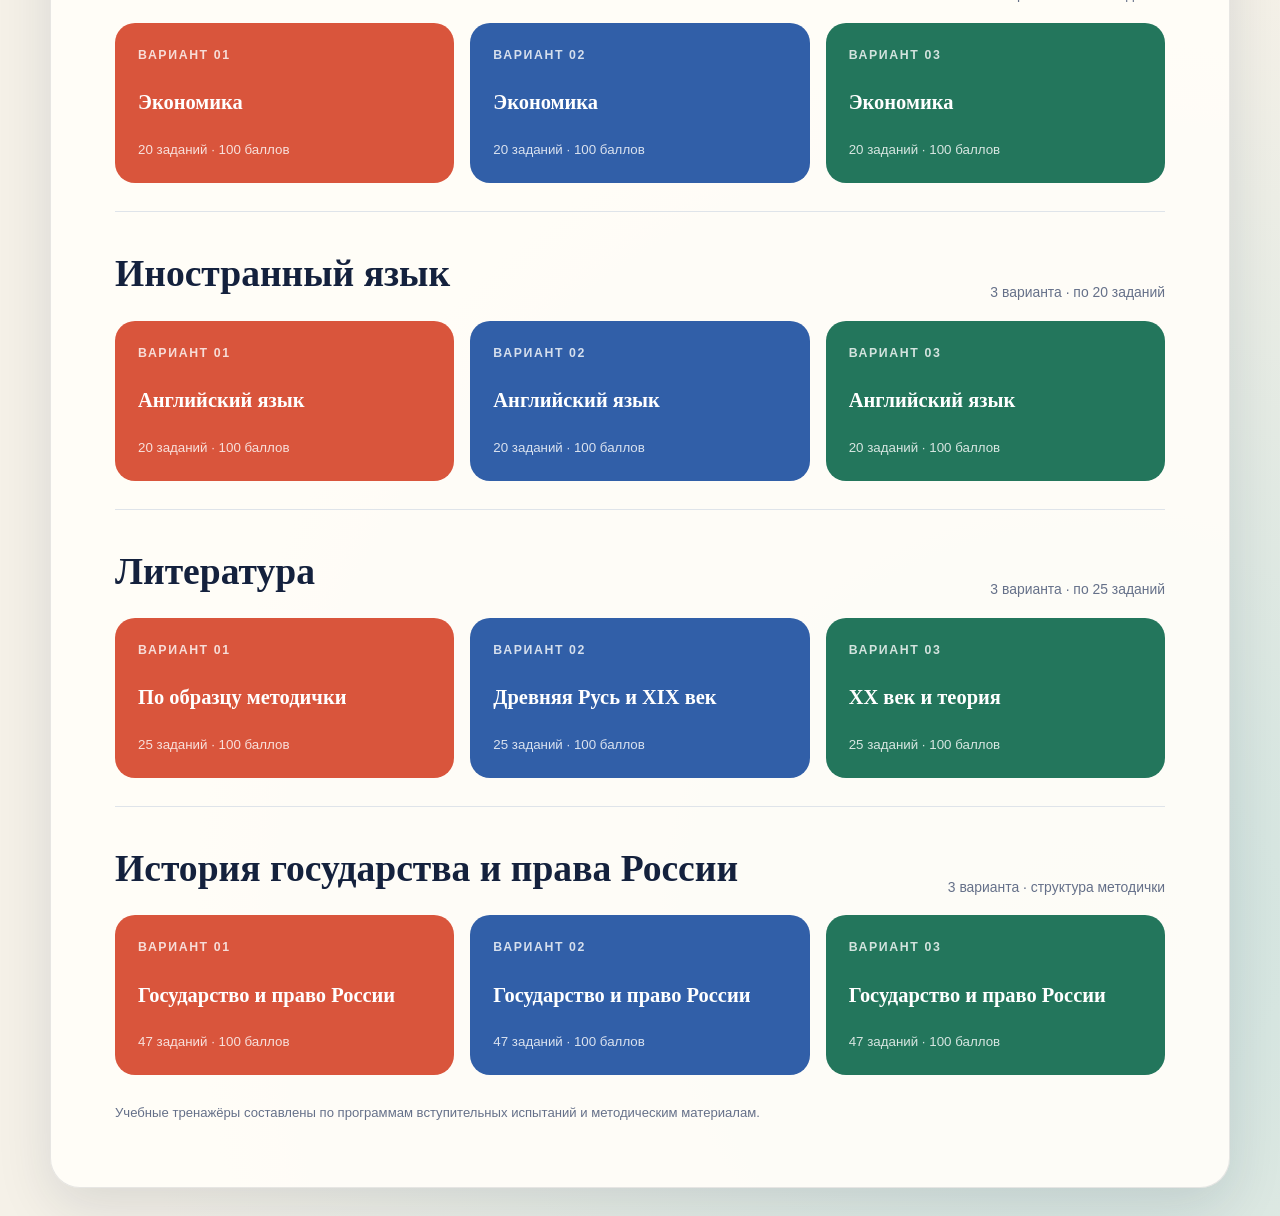
==== commit 21a616f7: "Add informatics hints and study guide" ====
--- a/index.html
+++ b/index.html
@@ -33,7 +33,7 @@
       <a class="variant-link green" href="other-exams.html?test=2"><span>Вариант 03</span><strong>Математика</strong><small>10 заданий · решения · 100 баллов</small></a>
     </div></section>
 
-    <section class="catalog-section" id="informatics"><div class="catalog-heading"><h2>Информатика</h2><p>3 варианта · по 15 заданий</p></div><div class="variant-grid">
+    <section class="catalog-section" id="informatics"><div class="catalog-heading"><h2>Информатика</h2><a class="catalog-guide" href="informatics-guide.html">Подсказки и методичка →</a></div><div class="variant-grid">
       <a class="variant-link coral" href="other-exams.html?test=3"><span>Вариант 01</span><strong>Информатика</strong><small>15 заданий · 100 баллов</small></a>
       <a class="variant-link blue" href="other-exams.html?test=4"><span>Вариант 02</span><strong>Информатика</strong><small>15 заданий · 100 баллов</small></a>
       <a class="variant-link green" href="other-exams.html?test=5"><span>Вариант 03</span><strong>Информатика</strong><small>15 заданий · 100 баллов</small></a>
--- a/styles.css
+++ b/styles.css
@@ -4,6 +4,7 @@
 @media(max-width:850px){.variant-grid{grid-template-columns:1fr}.variant-link{min-height:145px}.test-page{background:#f4f0e8}.layout{grid-template-columns:1fr;padding-top:25px}.sidebar{position:fixed;z-index:10;right:12px;bottom:12px}.score-card{position:static;width:205px;padding:14px;border-radius:16px}.score-label,.progress-track,.score-meta,.result,.reset,.legend{display:none!important}.score-big{font-size:1.5rem;margin:4px 0}.points-score{font-size:.78rem;margin:0}.points-score b{font-size:1rem}.topbar{padding:12px 15px}.question{padding:19px}.topic{font-size:.65rem}.prompt{font-size:1.04rem}}
 main.home-card{min-width:0;max-width:100%}.subject-section,.variant-grid{min-width:0}.subject-heading{display:flex;align-items:end;justify-content:space-between;gap:18px}.subject-heading h2{margin-bottom:0!important}.guide-link{display:flex;flex-direction:column;gap:2px;min-width:250px;padding:12px 16px;border:1px solid #b9c8df;border-radius:14px;background:#eef4ff;color:var(--ink);text-decoration:none;transition:.18s}.guide-link:hover{transform:translateY(-2px);border-color:var(--blue)}.guide-link span{font-weight:850;color:var(--blue)}.guide-link small{color:var(--muted)}
 .solution{margin-top:13px;border:1px solid #cbd7e8;border-radius:12px;background:#f4f7fc;overflow:hidden}.solution summary{padding:11px 14px;color:var(--blue);font-weight:800;cursor:pointer;list-style-position:inside;user-select:none}.solution[open] summary{border-bottom:1px solid #d9e1ec}.solution-text{padding:13px 15px;color:#33415c;font-size:.93rem;white-space:pre-line}
+.solution.hint{background:#fff9e9;border-color:#ead39a}.solution.hint summary{color:#8a5a00}.solution.hint[open] summary{border-bottom-color:#eddbaa}
 @media(max-width:850px){.subject-heading{display:block}.guide-link{min-width:0;margin-top:12px}.solution summary{padding:12px}.solution-text{padding:12px}}
 .catalog-home{display:block;padding:28px}.catalog-card{width:min(1180px,100%);margin:0 auto}.catalog-hero{padding-bottom:18px;border-bottom:1px solid var(--line)}.catalog-hero h1{max-width:920px}.catalog-nav{display:flex;gap:8px;overflow-x:auto;padding:18px 1px 4px;scrollbar-width:none}.catalog-nav a{flex:0 0 auto;padding:9px 13px;border:1px solid #cfd7e3;border-radius:999px;background:white;color:var(--ink);text-decoration:none;font-size:.85rem;font-weight:800}.catalog-nav a:hover{border-color:var(--blue);color:var(--blue)}.catalog-section{scroll-margin-top:18px;padding-top:34px}.catalog-section+.catalog-section{margin-top:8px;border-top:1px solid var(--line)}.catalog-heading{display:flex;align-items:end;justify-content:space-between;gap:16px}.catalog-heading h2{font-family:Georgia,serif;font-size:clamp(1.65rem,4vw,2.35rem);margin:0}.catalog-heading p{margin:0;color:var(--muted);font-size:.87rem}.catalog-section .variant-grid{margin:18px 0 28px}.catalog-section .variant-link{min-height:160px}.catalog-section .variant-link strong{font-size:1.28rem}.catalog-guide{color:var(--blue);font-weight:800;text-decoration:none}.catalog-guide:hover{text-decoration:underline}
 @media(max-width:850px){.catalog-home{padding:12px}.catalog-card{padding:24px 18px;border-radius:22px}.catalog-heading{display:block}.catalog-heading p,.catalog-guide{display:inline-block;margin-top:6px}.catalog-section{padding-top:26px}.catalog-section .variant-grid{margin-top:13px}.catalog-section .variant-link{min-height:132px}}
